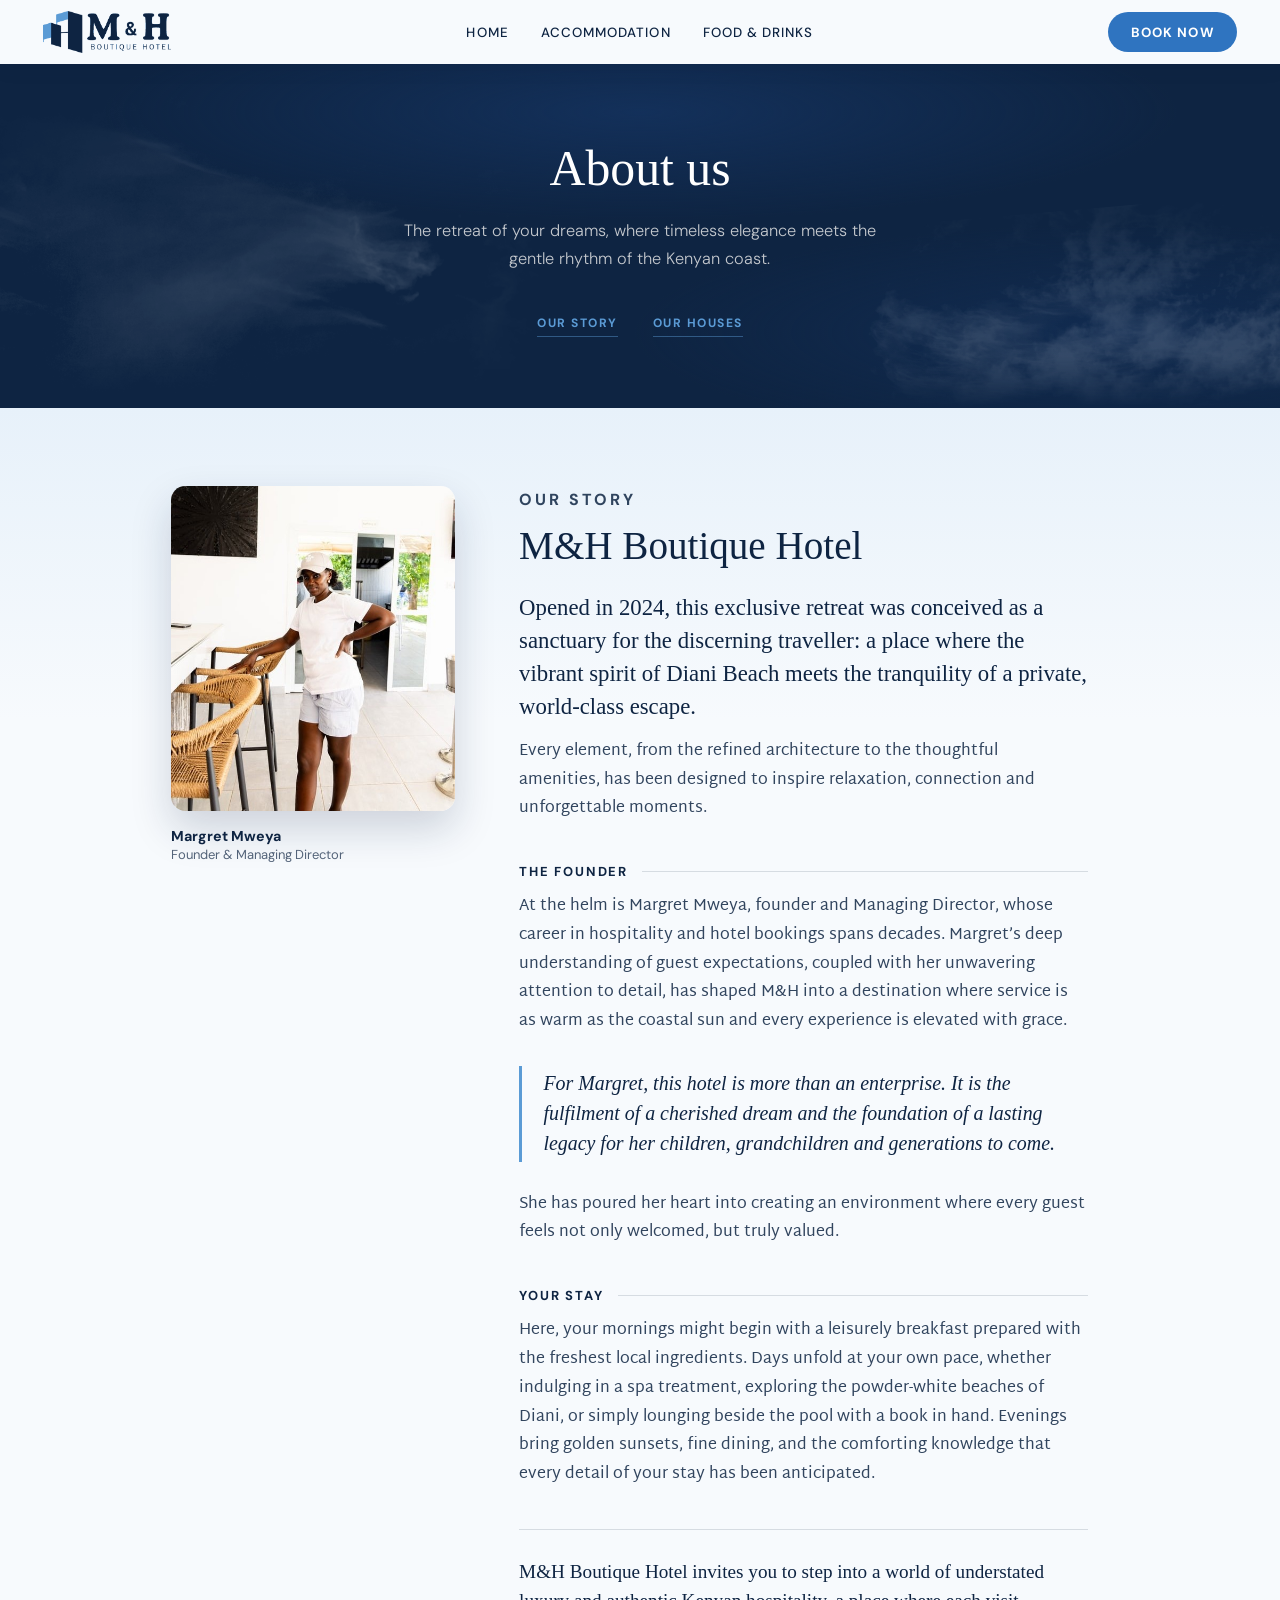
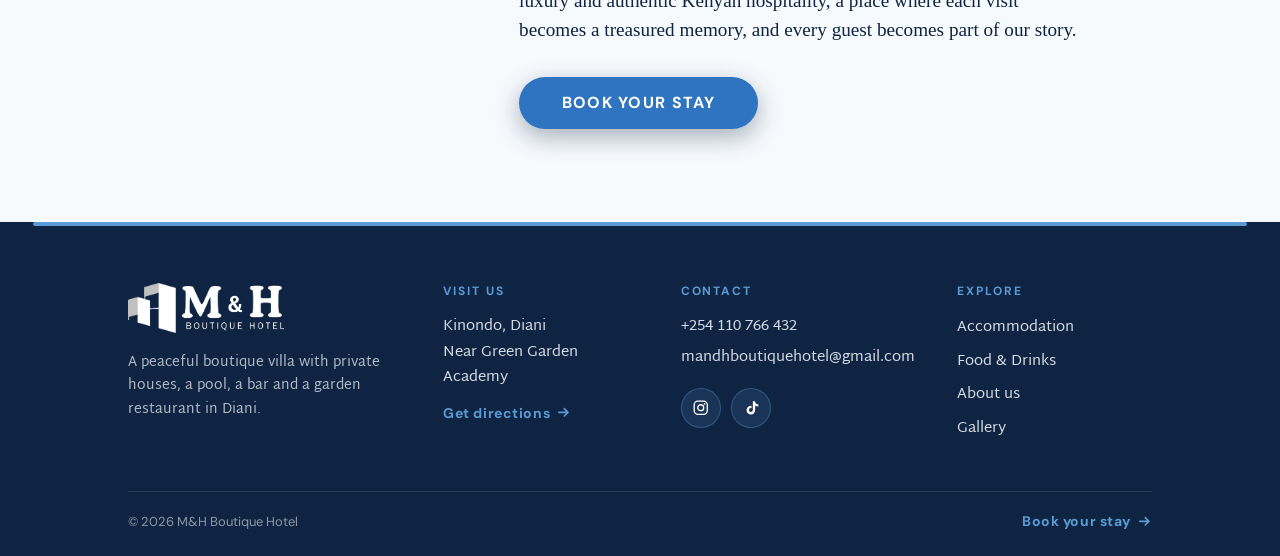
==== about-us.html @ 7dfe1527 "Directions: link to a coordinate route instead of the Google Maps listing The place link opened the " ====
<!doctype html>
<html lang="en">
<head>
  <meta charset="utf-8">
  <meta name="viewport" content="width=device-width, initial-scale=1">
  <title>About Us | M&amp;H BOUTIQUE HOTEL</title>
  <meta name="description" content="The story of M&H Boutique Hotel, Diani Beach, founded by Margret Mweya.">
  <link rel="icon" type="image/png" href="assets/images/logo.png">
  <link rel="preconnect" href="https://fonts.googleapis.com">
  <link rel="preconnect" href="https://fonts.gstatic.com" crossorigin>
  <link href="https://fonts.googleapis.com/css2?family=DM+Sans:wght@300;400;700&family=Martel+Sans:wght@200;300;400;600;700&family=Tinos:ital,wght@0,400;0,700;1,400&display=swap" rel="stylesheet">
  <link rel="stylesheet" href="css/style.css">
</head>
<body>
<header class="site-header">
  <a class="brand" href="index.html" aria-label="M&amp;H Boutique Hotel, home">
    <img class="logo-light" src="assets/images/logo-h.png" alt="" width="855" height="274">
    <img class="logo-dark" src="assets/images/logo-h-navy.png" alt="" width="855" height="274">
  </a>
  <nav class="nav" id="site-nav" aria-label="Main">
    <a href="index.html">Home</a>
    <a href="accommodation.html">Accommodation</a>
    <a href="food-drinks.html">Food &amp; Drinks</a>
    <a href="accommodation.html" class="nav-book">Book Now</a>
  </nav>
  <a href="accommodation.html" class="nav-cta">Book Now</a>
  <button class="nav-toggle" aria-label="Open menu" aria-controls="site-nav" aria-expanded="false"><span></span><span></span><span></span></button>
</header>
<main>

<section class="fd-intro sky-section about-intro" aria-labelledby="about-title">
  <div class="sky-layer" aria-hidden="true">
    <img class="cirrus cirrus--wisp" src="assets/images/cirrus-wisp.webp" alt="">
    <img class="cirrus cirrus--streaks" src="assets/images/cirrus-streaks.webp" alt="" loading="lazy">
  </div>
  <div class="fd-wrap">
    <h1 id="about-title">About us</h1>
    <p class="fd-lede">The retreat of your dreams, where timeless elegance meets the gentle rhythm of the Kenyan coast.</p>
    <nav class="fd-jump" aria-label="On this page">
      <a href="#story">Our story</a>
      <a href="accommodation.html">Our houses</a>
    </nav>
  </div>
</section>

<section class="about-story" id="story" aria-labelledby="story-heading">
  <div class="about-wrap">
    <figure class="about-founder">
      <img src="assets/images/margret-founder.jpg" alt="Margret Mweya, founder and Managing Director of M&amp;H Boutique Hotel" width="533" height="609" loading="lazy">
      <figcaption><strong>Margret Mweya</strong>Founder &amp; Managing Director</figcaption>
    </figure>

    <article class="about-text">
      <p class="about-eyebrow">Our story</p>
      <h2 id="story-heading">M&amp;H Boutique Hotel</h2>

      <p class="about-open">Opened in 2024, this exclusive retreat was conceived as a sanctuary for the discerning traveller:
      a place where the vibrant spirit of Diani Beach meets the tranquility of a private, world-class escape.</p>
      <p>Every element, from the refined architecture to the thoughtful amenities, has been designed to inspire
      relaxation, connection and unforgettable moments.</p>

      <h3>The founder</h3>
      <p>At the helm is Margret Mweya, founder and Managing Director, whose career in hospitality and hotel bookings
      spans decades. Margret’s deep understanding of guest expectations, coupled with her unwavering attention to
      detail, has shaped M&amp;H into a destination where service is as warm as the coastal sun and every experience
      is elevated with grace.</p>

      <blockquote class="about-quote">
        <p>For Margret, this hotel is more than an enterprise. It is the fulfilment of a cherished dream and the
        foundation of a lasting legacy for her children, grandchildren and generations to come.</p>
      </blockquote>
      <p>She has poured her heart into creating an environment where every guest feels not only welcomed, but truly valued.</p>

      <h3>Your stay</h3>
      <p>Here, your mornings might begin with a leisurely breakfast prepared with the freshest local ingredients.
      Days unfold at your own pace, whether indulging in a spa treatment, exploring the powder-white beaches of
      Diani, or simply lounging beside the pool with a book in hand. Evenings bring golden sunsets, fine dining, and
      the comforting knowledge that every detail of your stay has been anticipated.</p>

      <p class="about-close">M&amp;H Boutique Hotel invites you to step into a world of understated luxury and authentic
      Kenyan hospitality, a place where each visit becomes a treasured memory, and every guest becomes part of our story.</p>

      <a class="btn-cta about-cta" href="accommodation.html">Book your stay</a>
    </article>
  </div>
</section>
</main>
<footer class="site-footer">
  <div class="footer-rule"></div>
  <div class="footer-main">
    <div class="footer-brand">
      <a href="index.html" aria-label="M&amp;H Boutique Hotel, home"><img src="assets/images/logo-h.png" alt="M&amp;H Boutique Hotel" width="855" height="274" loading="lazy"></a>
      <p>A peaceful boutique villa with private houses, a pool, a bar and a garden restaurant in Diani.</p>
    </div>
    <div class="footer-col">
      <h4>Visit us</h4>
      <p>Kinondo, Diani<br>Near Green Garden Academy</p>
      <a class="footer-arrow" href="https://www.google.com/maps/dir/?api=1&amp;destination=-4.3723307,39.5253217" target="_blank" rel="noopener">Get directions <svg viewBox="0 0 16 16" aria-hidden="true"><path d="M3 8h10M9 4l4 4-4 4"/></svg></a>
    </div>
    <div class="footer-col">
      <h4>Contact</h4>
      <a class="footer-contact" href="tel:+254110766432">+254 110 766 432</a>
      <a class="footer-contact" href="mailto:mandhboutiquehotel@gmail.com">mandhboutiquehotel@gmail.com</a>
      <div class="footer-social">
        <a href="https://www.instagram.com/mandh_boutique_hotel/" target="_blank" rel="noopener" aria-label="M&amp;H Boutique Hotel on Instagram"><svg viewBox="0 0 24 24" aria-hidden="true"><rect x="3" y="3" width="18" height="18" rx="5.2" fill="none" stroke="currentColor" stroke-width="1.8"/><circle cx="12" cy="12" r="4.1" fill="none" stroke="currentColor" stroke-width="1.8"/><circle cx="17.3" cy="6.7" r="1.15" fill="currentColor"/></svg></a>
        <a href="https://www.tiktok.com/@mandhboutiquehotel" target="_blank" rel="noopener" aria-label="M&amp;H Boutique Hotel on TikTok"><svg viewBox="0 0 24 24" aria-hidden="true"><path fill="currentColor" d="M16.6 3h-3.1v12.2a2.7 2.7 0 1 1-2.7-2.7c.3 0 .6 0 .9.1V9.4a5.9 5.9 0 1 0 5 5.8V9a7.4 7.4 0 0 0 4.3 1.4V7.3A4.4 4.4 0 0 1 16.6 3z"/></svg></a>
      </div>
    </div>
    <nav class="footer-col" aria-label="Footer">
      <h4>Explore</h4>
      <ul class="footer-nav">
        <li><a href="accommodation.html">Accommodation</a></li>
        <li><a href="food-drinks.html">Food &amp; Drinks</a></li>
        <li><a href="about-us.html">About us</a></li>
        <li><a href="gallery.html">Gallery</a></li>
      </ul>
    </nav>
  </div>
  <div class="footer-bottom">
    <p>&copy; <span class="footer-year">2026</span> M&amp;H Boutique Hotel</p>
    <a class="footer-arrow" href="accommodation.html">Book your stay <svg viewBox="0 0 16 16" aria-hidden="true"><path d="M3 8h10M9 4l4 4-4 4"/></svg></a>
  </div>
</footer>
<script src="js/main.js"></script>
</body>
</html>
---- css/style.css ----
/* =========================================================
   M&H Boutique Hotel — rebuilt from the Canva website
   ---------------------------------------------------------
   Desktop sizing: the Canva site is designed on a 1440px-wide
   canvas and scales proportionally with the browser width.
   We reproduce that by setting 1rem = 1/90 of the viewport
   width (= 16px at 1440px), so every "rem" value below equals
   (Canva px / 16). On phones (< 768px) a stacked mobile layout
   takes over with a normal 16px base.
   ========================================================= */

:root {
  --navy: #0e2442;
  --nav: #0f233d;
  --blue: #004aad;
  --light: #ececec;
  --dark: #20252d;
  --btn: #1f4d9b;
  --panel: #133564;

  /* summer palette */
  --sky: #5B9BD5;       /* summer sky, sampled from the hero photo */
  --sky-deep: #2F74C0;  /* sky for buttons/active text (readable with white) */
  --cloud: #F7FAFD;     /* summer-cloud white */
  --sky-mist: #E7F1FA;  /* very light sky, joins banners to cloud sections */

  --header-h: 4.5rem;

  --serif: "Times New Roman", Tinos, Times, serif;
  --sans: "Martel Sans", "Segoe UI", Arial, sans-serif;
  --dm: "DM Sans", "Segoe UI", Arial, sans-serif;
}

html { font-size: calc(100vw / 90); scroll-behavior: smooth; }
@media (max-width: 767px) { html { font-size: 16px; } }

*, *::before, *::after { box-sizing: border-box; }
body {
  margin: 0;
  background: var(--navy);
  color: #fff;
  font-family: var(--sans);
  -webkit-font-smoothing: antialiased;
  overflow-x: hidden;
}
img { display: block; max-width: 100%; }
a { color: inherit; }
h1, h2, h3, h4, p { margin: 0; font-weight: inherit; }

.serif { font-family: var(--serif); }
.upper { text-transform: uppercase; }

.visually-hidden { position: absolute !important; width: 1px; height: 1px; overflow: hidden; clip: rect(0 0 0 0); white-space: nowrap; }

/* ---------- Header / navigation ----------
   Inner pages: cloud-white bar, navy text, sky-blue accents.
   Home (.overlay): transparent over the hero sky, turns
   cloud-white once the visitor scrolls (.scrolled, set in main.js). */
.site-header {
  position: fixed; inset: 0 0 auto 0; z-index: 50;
  height: var(--header-h);
  padding: 0 3rem;
  display: grid; grid-template-columns: 1fr auto 1fr; align-items: center;
  background: var(--cloud);
  color: var(--navy);
  box-shadow: 0 1px 0 rgba(14,36,66,.08), 0 6px 18px rgba(14,36,66,.06);
  transition: background-color .3s, box-shadow .3s, color .3s;
}
.brand { justify-self: start; display: block; height: 2.9rem; }
.brand img { height: 100%; width: auto; }
.brand .logo-light { display: none; }

.nav { display: flex; align-items: center; gap: 2.25rem; }
.nav a {
  position: relative;
  font-family: var(--dm);
  font-size: clamp(13px, .9375rem, 17px);
  font-weight: 500;
  letter-spacing: .08em;
  text-transform: uppercase;
  text-decoration: none;
  white-space: nowrap;
  color: inherit;
  padding: .5rem 0;
}
.nav a::after {
  content: ""; position: absolute; left: 0; right: 0; bottom: .2rem;
  height: 2px; border-radius: 2px; background: var(--sky);
  transform: scaleX(0); transition: transform .25s;
}
.nav a:hover::after, .nav a.active::after { transform: scaleX(1); }
.nav a.active { color: var(--sky-deep); }
.nav .nav-book { display: none; }

.nav-cta {
  justify-self: end;
  font-family: var(--dm);
  font-size: clamp(13px, .9375rem, 17px);
  font-weight: 700; letter-spacing: .08em; text-transform: uppercase;
  text-decoration: none; white-space: nowrap;
  color: #fff; background: var(--sky-deep);
  padding: .8rem 1.6rem; border-radius: 999px;
  transition: background-color .2s, transform .2s;
}
.nav-cta:hover, .nav-cta.active { background: var(--navy); }
.nav-cta:hover { transform: translateY(-1px); }
.nav-toggle { display: none; }

/* Home: transparent over the hero */
.site-header.overlay:not(.scrolled):not(.open) {
  background:
    radial-gradient(ellipse 22rem 6rem at 7rem 50%, rgba(14,36,66,.55), rgba(14,36,66,0) 75%),
    linear-gradient(to bottom, rgba(14,36,66,.6) 0%, rgba(14,36,66,.25) 70%, rgba(14,36,66,0) 100%);
  box-shadow: none; color: #fff;
}
.site-header.overlay:not(.scrolled):not(.open) .nav a { text-shadow: 0 1px 6px rgba(0,0,0,.35); }
.site-header.overlay:not(.scrolled):not(.open) .nav a.active { color: #fff; }
.site-header.overlay:not(.scrolled):not(.open) .nav a::after { background: #fff; }
/* white logo over the photo, navy logo once the bar turns cloud-white */
.site-header.overlay:not(.scrolled):not(.open) .brand .logo-light { display: block; filter: drop-shadow(0 1px 3px rgba(14,36,66,.55)) drop-shadow(0 0 10px rgba(14,36,66,.45)); }
.site-header.overlay:not(.scrolled):not(.open) .brand .logo-dark { display: none; }

main { padding-top: var(--header-h); }
.site-header.overlay ~ main { padding-top: 0; }

/* ---------- Shared building blocks ---------- */
.section { position: relative; overflow: hidden; background: var(--navy); }
.bg-photo {
  position: absolute !important; inset: 0;
  width: 100%; height: 100%;
  object-fit: cover;
  pointer-events: none;
}
/* Photo frame: the inner <img> is positioned in % so the crop/zoom matches Canva exactly */
.ph { position: relative; overflow: hidden; }
.ph > img, .ph > picture > img { position: absolute; max-width: none; }
.hero-video { display: none; }
.abs { position: absolute; }
.center-x { left: 50%; transform: translateX(-50%); }

.btn-outline {
  display: flex; align-items: center; justify-content: center;
  width: 13.92rem; height: 3.56rem;
  border: .25rem solid var(--light);
  font-family: var(--sans);
  font-size: 1.08rem;
  text-transform: uppercase;
  text-decoration: underline;
  color: #fff;
  background: transparent;
  cursor: pointer;
}
.btn-outline.soft { color: var(--light); }

.heading-xl { font-family: var(--serif); font-size: 4.5rem; line-height: 5.5rem; text-transform: uppercase; text-align: center; }

/* Inner-page title banner */
.page-banner { position: relative; overflow: hidden; background: var(--navy); text-align: center; }
.page-banner .bg-photo { z-index: 0; }
.page-banner > *:not(.bg-photo) { position: relative; z-index: 1; }
.page-banner h1 {
  font-family: var(--serif);
  font-size: 1.99rem; line-height: 2.44rem;
  text-transform: uppercase;
}
.page-banner p { font-family: var(--dm); font-size: 1.333rem; line-height: 1.94rem; }

/* ---------- Footer ---------- */
.site-footer { position: relative; background: var(--navy); color: var(--light); }
/* Reserve-your-spot CTA, joined to the top of the footer (home) */
.footer-cta { position: relative; overflow: hidden; text-align: center; padding: 6.5rem 1.5rem 5.5rem;
  background: radial-gradient(ellipse 60% 70% at 50% 40%, #13305a 0%, rgba(14,36,66,0) 70%), var(--navy); }
.footer-cta .cirrus--wisp { width: 42rem; right: -6rem; top: -2rem; opacity: .24; }
.footer-cta .cirrus--streaks { width: 56rem; left: -16rem; bottom: -8rem; opacity: .16; transform: scaleX(-1) rotate(4deg); }
.footer-cta-inner { max-width: 40rem; margin: 0 auto; }
.footer-cta-eyebrow {
  font-family: var(--dm); font-weight: 700; font-size: clamp(12px, .8rem, 14px);
  letter-spacing: .16em; text-transform: uppercase; color: var(--sky);
}
.footer-cta h2 {
  margin-top: .8rem; font-family: var(--serif); font-weight: 400;
  font-size: clamp(38px, 4.25rem, 72px); line-height: 1.05; color: #fff;
}
.footer-cta-lead {
  margin: 1.25rem auto 0; max-width: 32rem; font-family: var(--serif);
  font-size: clamp(17px, 1.25rem, 22px); line-height: 1.55; color: rgba(247,250,253,.85); text-wrap: balance;
}
.footer-cta-btn {
  display: inline-block; margin-top: 2.25rem;
  font-family: var(--dm); font-weight: 700; font-size: clamp(14px, .95rem, 17px); letter-spacing: .1em;
  text-transform: uppercase; text-decoration: none; color: #fff; background: var(--sky-deep);
  padding: 1.1rem 2.75rem; border-radius: 999px;
  box-shadow: 0 10px 28px rgba(47,116,192,.35);
  transition: background-color .2s, transform .2s, box-shadow .2s;
}
.footer-cta-btn:hover { background: var(--sky); transform: translateY(-2px); box-shadow: 0 14px 34px rgba(91,155,213,.4); }
.footer-cta-btn:focus-visible { outline: 2px solid #fff; outline-offset: 3px; }
.footer-cta-perks {
  margin-top: 1.5rem; font-family: var(--dm); font-size: clamp(12px, .82rem, 15px); letter-spacing: .06em;
  color: rgba(247,250,253,.65); text-wrap: balance;
}
.footer-cta-perks span { margin: 0 .4em; color: var(--sky); }
.footer-rule {
  height: .3rem; border-radius: .3rem; background: var(--sky);
  margin: 0 2.31rem;
}
.footer-main {
  display: grid; grid-template-columns: 1.4fr 1fr 1.15fr 1fr; gap: 3rem;
  width: 72rem; max-width: calc(100% - 3rem); margin: 0 auto; padding: 4rem 0 3.5rem;
}
.footer-brand img { width: clamp(140px, 11rem, 190px); height: auto; }
.footer-brand p { margin-top: 1.25rem; max-width: max(18rem, 260px); font-size: clamp(14px, .98rem, 17px); line-height: 1.7; color: rgba(247,250,253,.7); }
.footer-col h4 {
  font-family: var(--dm); font-weight: 700; font-size: clamp(12px, .78rem, 14px);
  letter-spacing: .16em; text-transform: uppercase; color: var(--sky); margin-bottom: 1.1rem;
}
.footer-col p { font-size: clamp(15px, 1rem, 17px); line-height: 1.7; color: rgba(247,250,253,.85); }
.footer-contact {
  display: block; width: max-content; max-width: 100%; overflow-wrap: anywhere;
  font-size: clamp(15px, 1rem, 17px); line-height: 1.7; color: rgba(247,250,253,.85); text-decoration: none;
}
.footer-contact + .footer-contact { margin-top: .35rem; }
.footer-social { display: flex; gap: .75rem; margin-top: 1.25rem; }
.footer-social a {
  display: grid; place-items: center; width: clamp(40px, 2.6rem, 46px); height: clamp(40px, 2.6rem, 46px);
  border-radius: 50%; color: #fff; background: rgba(91,155,213,.14); border: 1px solid rgba(91,155,213,.35);
  transition: background-color .2s, border-color .2s, transform .2s;
}
.footer-social a:hover { background: var(--sky-deep); border-color: var(--sky-deep); transform: translateY(-2px); }
.footer-social a:focus-visible { outline: 2px solid var(--sky); outline-offset: 3px; }
.footer-social svg { width: 46%; height: 46%; }
.footer-nav { list-style: none; margin: 0; padding: 0; }
.footer-nav li + li { margin-top: .45rem; }
.footer-nav a, .footer-contact { transition: color .2s; }
.footer-nav a { font-size: clamp(15px, 1rem, 17px); color: rgba(247,250,253,.85); text-decoration: none; }
.footer-nav a:hover, .footer-contact:hover { color: #fff; text-decoration: underline; text-decoration-color: var(--sky); text-underline-offset: 4px; }
.footer-arrow {
  white-space: nowrap;
  display: inline-flex; align-items: center; gap: .45rem; margin-top: .9rem;
  font-family: var(--dm); font-weight: 700; font-size: clamp(14px, .9rem, 16px); letter-spacing: .04em;
  color: var(--sky); text-decoration: none; transition: color .2s;
}
.footer-arrow svg { width: 1.05em; height: 1.05em; fill: none; stroke: currentColor; stroke-width: 1.8; stroke-linecap: round; stroke-linejoin: round; transition: transform .2s; }
.footer-arrow:hover { color: #fff; }
.footer-arrow:hover svg { transform: translateX(3px); }
.footer-bottom {
  display: flex; align-items: center; justify-content: space-between; gap: 1rem; flex-wrap: wrap;
  width: 72rem; max-width: calc(100% - 3rem); margin: 0 auto; padding: 1.4rem 0 1.8rem;
  border-top: 1px solid rgba(247,250,253,.1);
}
.footer-bottom p { font-family: var(--dm); font-size: clamp(13px, .85rem, 15px); color: rgba(247,250,253,.55); }
.footer-bottom .footer-arrow { margin-top: 0; }

/* =========================================================
   HOME
   ========================================================= */
.hero { height: 48rem; }
.site-header.overlay ~ main .hero { height: calc(48rem + var(--header-h)); }
.site-header.overlay ~ main .hero .bg-photo img { object-fit: cover; }

/* The main call to action: same sky pill as the navbar button, larger */
.btn-cta {
  display: inline-flex; align-items: center; justify-content: center;
  font-family: var(--dm); font-weight: 700; letter-spacing: .08em; text-transform: uppercase;
  font-size: clamp(14px, 1.125rem, 20px);
  padding: 1.1rem 3rem; border-radius: 999px;
  color: #fff; background: var(--sky-deep); text-decoration: none; white-space: nowrap;
  box-shadow: 0 8px 24px rgba(14,36,66,.35);
  transition: background-color .2s, transform .2s;
}
.btn-cta:hover { background: var(--navy); box-shadow: 0 10px 28px rgba(14,36,66,.45); }
.hero .btn-cta { top: calc(39.625rem + var(--header-h)); z-index: 1; }

/* Soft fade at the bottom of the hero into the story section */
.site-header.overlay ~ main .hero::after {
  content: ""; position: absolute; left: 0; right: 0; bottom: 0; height: 5rem; z-index: 0; pointer-events: none;
  background: linear-gradient(to bottom, rgba(231,241,250,0), var(--sky-mist));
}

/* Hero motion: the photo slowly settles into focus, then the Book Now button rises in.
   Uses the standalone scale/translate properties so the button's centring transform is untouched. */
.hero .bg-photo img {
  transform-origin: 50% 55%;
  animation: hero-settle 9s cubic-bezier(.22,.61,.36,1) both;
  will-change: scale;
}
.hero .btn-cta { animation: hero-rise .9s cubic-bezier(.22,.61,.36,1) .6s both; }
@keyframes hero-settle { from { scale: 1.08; } to { scale: 1; } }
@keyframes hero-rise   { from { opacity: 0; translate: 0 14px; } to { opacity: 1; translate: 0 0; } }
@media (prefers-reduced-motion: reduce) {
  .hero .bg-photo img, .hero .btn-cta { animation: none; }
}

/* ---------- Home: our story (Margret) ---------- */
.story {
  padding: 4.5rem 0 6rem;
  background: linear-gradient(to bottom, var(--sky-mist) 0, var(--cloud) 22rem);
  color: var(--navy);
}
.story-wrap {
  width: 72rem; margin: 0 auto;
  display: grid; grid-template-columns: 1fr 2fr; column-gap: 4rem; align-items: stretch;
}
.story-photo { margin: 0; display: flex; flex-direction: column; }
.story-photo img {
  flex: 1; min-height: 24rem; width: 100%; height: 100%; object-fit: cover; object-position: 50% 100%;
  border-radius: 1rem; box-shadow: 0 18px 40px rgba(14,36,66,.18);
}
.story-photo figcaption {
  margin-top: 1rem; font-family: var(--dm); font-size: clamp(13px, .9rem, 16px);
  line-height: 1.4; color: rgba(14,36,66,.7);
}
.story-photo figcaption strong { display: block; color: var(--navy); font-size: 1.1em; font-weight: 700; }

.story-text { align-self: center; padding: 1rem 0; }
.story h2 {
  font-family: var(--dm); font-weight: 700; font-size: clamp(12px, .8rem, 14px);
  letter-spacing: .18em; text-transform: uppercase; color: var(--sky-deep);
  margin-bottom: 1rem;
}
.story-text p {
  max-width: 52rem; text-wrap: pretty;
  font-size: clamp(16px, 1.15rem, 20px); line-height: 1.75; font-weight: 400; color: rgba(14,36,66,.85);
}
.story-text p + p { margin-top: .9rem; }
.story-text .story-open {
  max-width: none; margin-bottom: 1.75rem;
  font-family: var(--serif); font-size: clamp(22px, 2.1rem, 36px); line-height: 1.3; color: var(--navy);
}
.story-link {
  display: inline-block; margin-top: 1.75rem;
  font-family: var(--dm); font-weight: 700; font-size: clamp(13px, .9rem, 16px);
  letter-spacing: .08em; text-transform: uppercase; text-decoration: none; color: var(--sky-deep);
  border-bottom: 2px solid rgba(47,116,192,.3); padding-bottom: .2rem; transition: border-color .2s, color .2s;
}
.story-link:hover { color: var(--navy); border-color: var(--navy); }

/* Tablets and small laptops: the bar switches to the hamburger menu */
@media (max-width: 1099px) {
  :root { --header-h: 60px; }
  .site-header { padding: 0 20px; grid-template-columns: 1fr auto; }
  .brand { height: 40px; }
  .nav-cta { display: none; }
  .nav-toggle {
    display: flex; flex-direction: column; justify-content: center; gap: 5px;
    width: 44px; height: 44px; padding: 0 10px; margin-right: -10px;
    background: none; border: 0; cursor: pointer; color: inherit;
  }
  .nav-toggle span { display: block; height: 2px; border-radius: 2px; background: currentColor; transition: transform .25s, opacity .2s; }
  .site-header.open .nav-toggle span:nth-child(1) { transform: translateY(7px) rotate(45deg); }
  .site-header.open .nav-toggle span:nth-child(2) { opacity: 0; }
  .site-header.open .nav-toggle span:nth-child(3) { transform: translateY(-7px) rotate(-45deg); }
  .nav {
    display: none; position: absolute; top: var(--header-h); left: 0; right: 0;
    height: calc(100vh - var(--header-h)); height: calc(100dvh - var(--header-h));
    flex-direction: column; justify-content: flex-start; gap: 0;
    padding: 24px 20px 32px; background: var(--cloud); overflow-y: auto;
    border-top: 1px solid rgba(14,36,66,.08);
  }
  .site-header.open .nav { display: flex; }
  .nav a { font-size: 17px; width: 100%; text-align: center; padding: 14px 0; border-bottom: 1px solid rgba(14,36,66,.08); }
  .nav a::after { display: none; }
  .nav .nav-book {
    display: block; width: auto; margin-top: 24px; padding: 14px 40px; border: 0;
    border-radius: 999px; background: var(--sky-deep); color: #fff; font-weight: 700;
  }
  .nav .nav-book.active { background: var(--navy); color: #fff; }
}

/* ---------- Navy "night sky" sections: faint real cirrus (cut from summer_sky.jpg) ----------
   Used on Accommodation, Food & Drinks and What our guests say. Each section places the
   two patches differently so the sky never looks repeated. */
.sky-layer {
  position: absolute; inset: 0; pointer-events: none; overflow: hidden;
  /* clouds dissolve before the section edge, so they never stop in a hard line */
  -webkit-mask-image: linear-gradient(to bottom, transparent 0, #000 12%, #000 85%, transparent 100%);
          mask-image: linear-gradient(to bottom, transparent 0, #000 12%, #000 85%, transparent 100%);
}
.sky-section > :not(.sky-layer) { position: relative; z-index: 1; }
.cirrus { position: absolute; max-width: none; height: auto; user-select: none; }

.acc { background: radial-gradient(ellipse 60% 50% at 22% 18%, #13305a 0%, rgba(14,36,66,0) 70%), radial-gradient(ellipse 55% 45% at 85% 90%, #112b50 0%, rgba(14,36,66,0) 70%), var(--navy); }
.acc .cirrus--wisp { width: 46rem; left: -10rem; top: -1rem; opacity: .24; transform: scaleX(-1) rotate(3deg); }
.acc .cirrus--streaks { width: 60rem; right: -16rem; bottom: -6rem; opacity: .16; transform: scaleX(-1) rotate(-3deg); }

.barfood { background: radial-gradient(ellipse 55% 45% at 78% 12%, #13305a 0%, rgba(14,36,66,0) 70%), radial-gradient(ellipse 60% 45% at 15% 62%, #112b50 0%, rgba(14,36,66,0) 70%), var(--navy); }
.barfood .cirrus--wisp { width: 40rem; right: -6rem; top: 0; opacity: .26; transform: rotate(-2deg); }
.barfood .cirrus--streaks { width: 58rem; left: -18rem; top: 46%; opacity: .15; transform: rotate(-6deg); }

.guests { background: radial-gradient(ellipse 70% 60% at 50% 45%, #13305a 0%, var(--navy) 70%); }
.guests .cirrus--streaks { width: 62rem; left: -12rem; bottom: -4rem; opacity: .2; transform: rotate(-4deg); }
.guests .cirrus--wisp { width: 44rem; right: -8rem; top: 1.5rem; opacity: .28; }

/* Small uppercase tag above a dark-section heading (same style as "Book direct" / "Good to know") */
.section-eyebrow {
  font-family: var(--dm); font-weight: 700; font-size: clamp(12px, .8rem, 14px);
  letter-spacing: .16em; text-transform: uppercase; color: var(--sky);
}
.section-eyebrow + h2 { margin-top: .8rem; }

/* ---------- Home: accommodation (studios feature + 3 houses) ---------- */
.acc { color: #fff; padding: 5.5rem 0 6rem; }
.acc-wrap { width: 80rem; margin: 0 auto; }
.acc-head { text-align: center; margin-bottom: 3.25rem; }
.acc-head h2 {
  font-family: var(--serif); font-weight: 400; font-size: clamp(34px, 3.5rem, 60px); line-height: 1.1; color: #fff;
}
.acc-lead {
  margin-top: .9rem; font-family: var(--serif); font-size: clamp(18px, 1.5rem, 26px); line-height: 1.35;
  color: rgba(247,250,253,.92); text-wrap: balance;
}
.acc-perks {
  margin-top: .8rem; font-family: var(--dm); font-size: clamp(13px, .85rem, 15px); letter-spacing: .06em;
  color: rgba(247,250,253,.7); text-wrap: balance;
}
.acc-perks span { margin: 0 .35em; color: var(--sky); }

.acc-grid { display: grid; grid-template-columns: repeat(3, 1fr); gap: 2rem; }
.acc-card {
  display: flex; flex-direction: column; overflow: hidden;
  border-radius: 1rem; background: rgba(247,250,253,.05);
  border: 1px solid rgba(247,250,253,.12);
  color: #fff; text-decoration: none;
  transition: border-color .25s, transform .25s, background-color .25s;
}
.acc-card:hover, .acc-card:focus-visible { border-color: var(--sky); background: rgba(247,250,253,.08); transform: translateY(-3px); }
.acc-photo { overflow: hidden; aspect-ratio: 4 / 3; }
.acc-photo img { width: 100%; height: 100%; object-fit: cover; transition: transform .6s ease; }
.acc-card:hover .acc-photo img { transform: scale(1.04); }
.acc-body { flex: 1; display: flex; flex-direction: column; padding: 1.5rem 1.6rem 1.6rem; }
.acc-beds { display: flex; gap: .4rem; margin-bottom: .9rem; }
.acc-beds svg { width: 1.75rem; height: 1.3rem; fill: none; stroke: var(--sky); stroke-width: 1.6; }
.acc-body h3 {
  font-family: var(--serif); font-weight: 400; font-size: clamp(22px, 1.75rem, 30px); line-height: 1.2; color: #fff;
}
.acc-info {
  flex: 1; margin-top: .6rem; font-family: var(--dm); font-size: clamp(14px, .95rem, 17px); line-height: 1.6;
  color: rgba(247,250,253,.78); text-wrap: pretty;
}
.acc-price { margin-top: 1.1rem; font-family: var(--dm); font-size: clamp(13px, .85rem, 15px); color: rgba(247,250,253,.7); }
.acc-price strong { font-size: 1.35em; color: #fff; font-weight: 700; }
.acc-more {
  display: inline-flex; align-items: center; gap: .45rem; margin-top: 1rem;
  font-family: var(--dm); font-weight: 700; font-size: clamp(12px, .8rem, 14px);
  letter-spacing: .08em; text-transform: uppercase; color: var(--sky);
}
.acc-more svg { width: 1rem; height: 1rem; fill: none; stroke: currentColor; stroke-width: 1.8; stroke-linecap: round; stroke-linejoin: round; transition: transform .25s; }
.acc-card:hover .acc-more svg { transform: translateX(3px); }

/* Studios: one wide feature card across the top */
.acc-card--wide { grid-column: 1 / -1; flex-direction: row; }
.acc-card--wide .acc-photo { flex: 0 0 62%; aspect-ratio: auto; min-height: 28rem; }
.acc-card--wide .acc-body { justify-content: center; padding: 2.5rem 3rem; }
.acc-card--wide h3 { font-size: clamp(28px, 2.5rem, 44px); }
.acc-card--wide .acc-info { flex: none; font-size: clamp(15px, 1.05rem, 19px); }

@media (min-width: 768px) and (max-width: 1099px) {
  .acc-wrap { width: 88%; }
  .acc-grid { gap: 1.25rem; }
  .acc-body { padding: 1.1rem 1.1rem 1.25rem; }
  .bf-row { gap: 3rem; }
  .quote-cards { grid-template-columns: 1fr; max-width: 36rem; margin: 0 auto; }
  .footer-main { grid-template-columns: 1fr 1fr; }
}

/* ---------- Home: life at M&H (amenities) ----------
   A light "cloud" breather between the two navy sections, same palette as Our Story */
.amenities {
  background: linear-gradient(to bottom, var(--sky-mist), var(--cloud) 60%);
  color: var(--navy); padding: 6.5rem 0 7rem;
}
.amenities-wrap { width: 66rem; max-width: calc(100% - 3rem); margin: 0 auto; }
.amenities-head { text-align: center; max-width: 40rem; margin: 0 auto 4rem; }
.amenities-head .section-eyebrow { color: var(--sky-deep); }
.amenities-head h2 { font-family: var(--serif); font-weight: 400; font-size: clamp(32px, 3rem, 52px); line-height: 1.1; }
.amenities-head p:not(.section-eyebrow) {
  margin-top: 1.25rem; text-wrap: pretty;
  font-size: clamp(16px, 1.1rem, 19px); line-height: 1.75; color: rgba(14,36,66,.8);
}
.amenities-grid {
  list-style: none; margin: 0; padding: 0;
  display: grid; grid-template-columns: repeat(3, 1fr); gap: 1.5rem;
}
.amenities-grid li {
  padding: 1.75rem 1.75rem 1.9rem; border-radius: .9rem;
  background: #fff; border: 1px solid rgba(14,36,66,.07);
  box-shadow: 0 10px 30px rgba(14,36,66,.06);
}
.amenities-grid svg {
  width: 2rem; height: 2rem; fill: none; stroke: var(--sky-deep); stroke-width: 1.5;
  stroke-linecap: round; stroke-linejoin: round;
}
.amenities-grid h3 { margin-top: 1rem; font-family: var(--serif); font-weight: 400; font-size: clamp(20px, 1.4rem, 24px); line-height: 1.25; color: var(--navy); }
.amenities-grid p { margin-top: .4rem; font-family: var(--dm); font-size: clamp(14px, .95rem, 17px); line-height: 1.55; color: rgba(14,36,66,.7); }

/* ---------- Home: food & drinks (two airy alternating rows) ---------- */
.barfood { color: #fff; padding: 7rem 0 8rem; }
.barfood-wrap { width: 72rem; max-width: calc(100% - 3rem); margin: 0 auto; }
.barfood-head { text-align: center; margin-bottom: 5rem; }
.barfood-head h2 {
  font-family: var(--serif); font-weight: 400; font-size: clamp(34px, 3.5rem, 60px); line-height: 1.1; color: #fff;
}
.bf-row { display: grid; grid-template-columns: 1.1fr 1fr; align-items: center; gap: 5.5rem; }
.bf-row + .bf-row { margin-top: 6.5rem; }
.bf-row--flip .bf-photo { order: 2; }
.bf-photo { aspect-ratio: 4 / 3; border-radius: .75rem; overflow: hidden; box-shadow: 0 24px 50px rgba(0,0,0,.28); }
.bf-photo img { width: 100%; height: 100%; object-fit: cover; display: block; }
.bf-text { max-width: 28rem; }
.bf-row--flip .bf-text { justify-self: end; }
.bf-text h3 {
  font-family: var(--serif); font-weight: 400; font-size: clamp(24px, 2rem, 36px); line-height: 1.2; color: #fff;
  padding-bottom: 1.1rem; margin-bottom: 1.4rem; border-bottom: 2px solid var(--sky);
  display: inline-block;
}
.bf-text p { font-size: 1.15rem; line-height: 2rem; font-weight: 300; color: rgba(236,236,236,.88); }

/* ---------- Home: what our guests say (matches Accommodation / Food & Drinks) ---------- */
.guests { color: #fff; padding: 6.5rem 0 7rem; }
/* divider: same sky line as under "The bar" / "The garden restaurant" */
.guests::before {
  content: ""; position: absolute; top: 0; left: 0; right: 0;
  height: 2px; background: var(--sky);
}
.guests-wrap { width: 62rem; max-width: calc(100% - 3rem); margin: 0 auto; }
.guests-head { text-align: center; margin-bottom: 4rem; }
.guests-sub {
  margin-top: .9rem; font-family: var(--dm); font-size: clamp(13px, .85rem, 15px); letter-spacing: .06em;
  color: rgba(247,250,253,.7);
}
.guests-head h2 {
  font-family: var(--serif); font-weight: 400; font-size: clamp(34px, 3.5rem, 60px); line-height: 1.1; color: #fff;
}
.quote-cards { display: grid; grid-template-columns: repeat(2, 1fr); gap: 2.25rem; align-items: stretch; }
.quote-card {
  position: relative; display: flex; flex-direction: column;
  margin: 0; padding: 3.75rem 2.5rem 2.25rem; border-radius: .9rem;
  background: rgba(247,250,253,.04); border: 1px solid rgba(91,155,213,.28);
}
.quote-card::before {
  content: "\201C"; position: absolute; top: 1.1rem; left: 2.3rem;
  font-family: var(--serif); font-size: 3.5rem; line-height: 1; color: var(--sky);
}
.quote-card blockquote {
  margin: 0; flex: 1; font-family: var(--serif); font-size: clamp(18px, 1.3rem, 23px); line-height: 1.6;
  color: rgba(247,250,253,.92);
}
.quote-card--short blockquote {
  display: flex; align-items: center; font-size: clamp(22px, 1.85rem, 32px); line-height: 1.4; color: #fff;
}
.quote-card blockquote p + p { margin-top: .9rem; }
.trip-tags {
  position: absolute; top: 1.6rem; right: 2.5rem;
  font-family: var(--dm); font-size: clamp(11px, .72rem, 13px); letter-spacing: .1em; text-transform: uppercase;
  color: rgba(247,250,253,.6);
}
.trip-tags span { margin: 0 .3em; color: var(--sky); }
.reviewer {
  display: flex; align-items: center; gap: .9rem;
  margin-top: 2rem; padding-top: 1.4rem; border-top: 1px solid rgba(247,250,253,.12);
}
.reviewer img { width: 3rem; height: 3rem; border-radius: 50%; flex: none; box-shadow: 0 0 0 2px rgba(91,155,213,.45); }
.reviewer > span { display: flex; flex-direction: column; }
.stars { margin-right: .5em; font-size: 1.05em; letter-spacing: .08em; color: #F4B400; }
.quote-card .who {
  font-family: var(--dm); font-weight: 700; font-size: .95rem; letter-spacing: .02em; color: #fff;
}
.quote-card .from {
  margin-top: .3rem; font-family: var(--dm); font-size: clamp(12px, .78rem, 14px);
  letter-spacing: .1em; text-transform: uppercase; color: var(--sky);
}
.guests .read-more, .barfood .read-more {
  display: flex; align-items: center; justify-content: center; gap: .45rem; width: max-content; margin: 3rem auto 0;
  font-family: var(--dm); font-weight: 700; font-size: clamp(13px, .9rem, 16px); letter-spacing: .08em;
  text-transform: uppercase; text-decoration: none; color: var(--sky);
}
.guests .read-more svg, .barfood .read-more svg { width: 1rem; height: 1rem; fill: none; stroke: currentColor; stroke-width: 1.8; stroke-linecap: round; stroke-linejoin: round; transition: transform .2s; }
.guests .read-more:hover, .barfood .read-more:hover { color: #fff; }
.guests .read-more:hover svg, .barfood .read-more:hover svg { transform: translateX(3px); }

/* ---------- Home: FAQ (one answer open at a time) ---------- */
.faq { background: linear-gradient(to bottom, var(--sky-mist), var(--cloud)); color: var(--navy); padding: 6.5rem 0 7rem; }
.faq-wrap { width: 50rem; max-width: calc(100% - 3rem); margin: 0 auto; }
.faq-head { text-align: center; margin-bottom: 3.5rem; }
.faq-eyebrow {
  font-family: var(--dm); font-weight: 700; font-size: clamp(12px, .8rem, 14px);
  letter-spacing: .14em; text-transform: uppercase; color: var(--sky-deep);
}
.faq-head h2 {
  margin-top: .7rem; font-family: var(--serif); font-weight: 400;
  font-size: clamp(30px, 3rem, 52px); line-height: 1.15; color: var(--navy);
}
.faq-list { display: flex; flex-direction: column; gap: 1rem; }
.faq-item {
  background: #fff; border-radius: .9rem; border: 1px solid rgba(14,36,66,.08);
  box-shadow: 0 6px 20px rgba(14,36,66,.06); transition: box-shadow .25s, border-color .25s;
}
.faq-item.open { border-color: rgba(47,116,192,.35); box-shadow: 0 14px 34px rgba(14,36,66,.12); }
.faq-q {
  width: 100%; display: flex; align-items: center; justify-content: space-between; gap: 1.5rem;
  padding: 1.5rem 1.75rem; background: none; border: 0; cursor: pointer; text-align: left;
  font-family: var(--serif); font-size: clamp(18px, 1.3rem, 23px); line-height: 1.35; color: var(--navy);
}
.faq-q:hover { color: var(--sky-deep); }
.faq-q:focus-visible { outline: 2px solid var(--sky-deep); outline-offset: -2px; border-radius: .9rem; }
.faq-icon {
  position: relative; flex: none; width: 2.1rem; height: 2.1rem; border-radius: 50%;
  background: var(--sky-mist); transition: background-color .25s, transform .3s;
}
.faq-icon::before, .faq-icon::after {
  content: ""; position: absolute; left: 50%; top: 50%; width: .8rem; height: 2px; border-radius: 2px;
  background: var(--sky-deep); transform: translate(-50%, -50%); transition: transform .3s, background-color .25s;
}
.faq-icon::after { transform: translate(-50%, -50%) rotate(90deg); }
.faq-item.open .faq-icon { background: var(--sky-deep); transform: rotate(180deg); }
.faq-item.open .faq-icon::before, .faq-item.open .faq-icon::after { background: #fff; }
.faq-item.open .faq-icon::after { transform: translate(-50%, -50%) rotate(0deg); }
.faq-a { display: grid; grid-template-rows: 0fr; transition: grid-template-rows .35s ease; }
.faq-item.open .faq-a { grid-template-rows: 1fr; }
.faq-a-inner { overflow: hidden; padding: 0 1.75rem; visibility: hidden; transition: visibility 0s .35s; }
.faq-item.open .faq-a-inner { visibility: visible; transition: visibility 0s; }
.faq-a-inner > :first-child { border-top: 1px solid rgba(14,36,66,.08); padding-top: 1.25rem; }
.faq-a-inner > :last-child { margin-bottom: 1.6rem; }
.faq-a p { font-size: 1.05rem; line-height: 1.8rem; color: rgba(14,36,66,.8); }
.faq-prices { list-style: none; margin: .75rem 0 0; padding: 0; }
.faq-prices li {
  display: flex; justify-content: space-between; gap: 1rem; padding: .6rem 0;
  border-bottom: 1px dashed rgba(14,36,66,.12); font-size: 1.02rem; color: rgba(14,36,66,.85);
}
.faq-prices strong { font-family: var(--dm); color: var(--sky-deep); white-space: nowrap; }
.faq-prices strong::after { content: " / night"; font-weight: 400; font-size: .85em; color: rgba(14,36,66,.55); }
.faq-acts { list-style: none; margin: .75rem 0 0; padding: 0; }
.faq-acts li {
  display: grid; grid-template-columns: 9rem 1fr; gap: 1rem; padding: .65rem 0;
  border-bottom: 1px dashed rgba(14,36,66,.12); font-size: 1.02rem; line-height: 1.55; color: rgba(14,36,66,.85);
}
.faq-acts span {
  font-family: var(--dm); font-weight: 700; font-size: clamp(11px, .75rem, 13px); letter-spacing: .1em;
  text-transform: uppercase; color: var(--sky-deep); padding-top: .2em;
}
@media (max-width: 767px) { .faq-acts li { grid-template-columns: 1fr; gap: .2rem; } }
.faq-link {
  display: inline-flex; align-items: center; gap: .45rem; margin-top: 1rem;
  font-family: var(--dm); font-weight: 700; font-size: .95rem; color: var(--sky-deep); text-decoration: none;
}
.faq-link svg { width: 1rem; height: 1rem; fill: none; stroke: currentColor; stroke-width: 1.8; stroke-linecap: round; stroke-linejoin: round; transition: transform .2s; }
.faq-link:hover { color: var(--navy); }
.faq-link:hover svg { transform: translateX(3px); }
@media (prefers-reduced-motion: reduce) {
  .faq-a, .faq-icon, .faq-icon::before, .faq-icon::after { transition: none; }
}

/* =========================================================
   ACCOMMODATION
   ========================================================= */
.acc-banner { height: 13.125rem; }
.acc-banner h1 { padding-top: 3.44rem; font-size: 4.5rem; line-height: 5.5rem; }
.acc-banner p {
  margin-top: -.5rem;
  font-family: var(--serif); font-size: 1.25rem; line-height: 1.44rem;
  letter-spacing: -.045rem; text-transform: uppercase; color: var(--light);
}
.room { height: 48rem; }
.room.first { height: 48.31rem; }
.room .bg-photo { opacity: .26; }
.room h2 { top: 3.5rem; width: 100%; font-weight: 400; }
.room .photos { top: 10rem; left: 0; right: 0; display: flex; justify-content: center; gap: 1.5625rem; }
.room .photos .ph { width: 18.75rem; height: 18.75rem; }
.room p {
  top: 30.69rem; width: 61rem;
  font-size: 1.194rem; line-height: 1.75rem; font-weight: 200;
  color: var(--light); text-align: center;
}
.room .btn-outline { top: 39.625rem; }

/* =========================================================
   SERVICES & ACTIVITIES / FOOD & DRINKS (image + text rows)
   ========================================================= */
.svc-banner { height: 11.625rem; padding-top: 3.8rem; }
.svc-banner .bg-photo { opacity: .23; }
.food-banner { height: 9.375rem; padding-top: 2.69rem; }
.food-banner .bg-photo { opacity: .49; }

.rows { padding: 4.25rem 0 6.8rem; }
.row { display: flex; align-items: flex-start; padding-left: 7.125rem; }
.row + .row { margin-top: 1.25rem; }
.row > .ph { flex: none; width: 23.94rem; }
.row .text { margin-left: 1.25rem; width: 50.06rem; }
.row h2 { font-family: var(--serif); font-size: 1.99rem; line-height: 2.44rem; text-transform: uppercase; }
.row p { font-size: .98rem; line-height: 1.44rem; font-weight: 200; color: var(--light); }
.svc .row:first-child h2 { margin: .5rem 0 1.75rem; }
.svc .row:nth-child(2) h2 { margin: .56rem 0 .3rem; }
.svc .row:first-child > .ph { height: 18.5rem; }
.svc .row:nth-child(2) > .ph { height: 19.75rem; }

.food .row { padding-left: 7.125rem; }
.food .row > .ph { width: 25.19rem; }
.food .row .text { margin-left: .5rem; padding-top: 0; }
.food .row:first-child > .ph { height: 18.25rem; margin-top: .19rem; }
.food .row:nth-child(2) { margin-top: 1.5rem; }
.food .row:nth-child(2) > .ph { height: 18.56rem; }
.food .btn-outline { margin: .95rem 0 0 15.06rem; }
.food .row:nth-child(2) .btn-outline { margin-top: 1.3rem; }
.food .rows { padding: 4.6rem 0 4.6rem; }

/* =========================================================
   ABOUT
   ========================================================= */

/* =========================================================
   BOOK NOW
   ========================================================= */
.booking { padding: 3.75rem 7.125rem 1.65rem; }
.booking h1 { font-family: var(--serif); font-size: 1.99rem; line-height: 2.44rem; text-transform: uppercase; margin-bottom: .5rem; }
.form-grid { display: grid; grid-template-columns: 33.875rem 33.875rem; column-gap: 5.75rem; row-gap: .9rem; }
.field label, .field .label { display: block; padding-left: .5rem; font-family: var(--dm); font-size: .9625rem; line-height: 1.44rem; }
.field input {
  width: 100%; height: 2.5rem;
  background: var(--navy);
  border: .19rem solid #fff; border-radius: .75rem;
  color: #fff; font-family: var(--dm); font-size: 1rem;
  padding: 0 .8rem;
  color-scheme: dark;
}
.field input:focus { outline: 2px solid var(--blue); outline-offset: 1px; }
.field.time input { width: 5.29rem; padding: 0 .5rem; font-size: 1.1rem; text-align: center; }
.field.time label { padding-left: 0; }
.form-rule { height: .25rem; background: #fff; width: 75.75rem; margin: 2.2rem 0 1.25rem; }
.rooms-grid { display: grid; grid-template-columns: 39.69rem 15.4rem 15.4rem; align-items: start; }
.rooms-grid h2 { font-family: var(--serif); font-size: 1.47rem; line-height: 1.8rem; text-transform: uppercase; margin-bottom: .1rem; }
.room-opt .room-name { margin-top: .35rem; font-family: var(--serif); font-size: .88rem; line-height: 1.06rem; text-transform: uppercase; }
.room-opt label { display: flex; align-items: center; gap: .44rem; font-family: var(--dm); font-size: .9625rem; line-height: 1.44rem; cursor: pointer; margin-bottom: .2rem; }
.room-opt input[type=radio] {
  appearance: none; -webkit-appearance: none; margin: 0;
  width: 1.25rem; height: 1.25rem; border-radius: 50%;
  border: 2px solid #fff; background: var(--navy); cursor: pointer;
}
.room-opt input[type=radio]:checked { background: radial-gradient(circle, #fff 0 38%, var(--navy) 42%); }
.rooms-grid .field input { width: 14.625rem; }
.btn-submit {
  margin-top: 1.95rem;
  width: 6.56rem; height: 2.125rem;
  background: var(--btn); color: #fff;
  border: 0; border-radius: .6rem;
  font-family: var(--serif); font-weight: 700; font-size: 1.17rem;
  cursor: pointer;
}
.form-status { margin-top: .8rem; font-family: var(--dm); font-size: .95rem; min-height: 1.4rem; }

/* =========================================================
   REVIEWS
   ========================================================= */
.reviews-banner { height: 8.25rem; padding-top: 2.125rem; }
.reviews-banner .bg-photo { opacity: .22; }
.reviews-banner p { margin-top: -.6rem; }
.reviews { position: relative; padding: 1.31rem 7.125rem 1.25rem; }
.review-grid { display: grid; grid-template-columns: repeat(4, 17.625rem); column-gap: 1.9rem; row-gap: .7rem; }
.review {
  height: 12.31rem;
  border: max(1px, .0625rem) solid var(--blue);
  padding: 1.25rem 1rem 0 1.44rem;
  color: var(--light);
  display: flex; flex-direction: column;
}
.review blockquote { margin: 0; font-family: var(--dm); line-height: 1.45; }
.review .who { margin-top: auto; padding-bottom: .1rem; font-size: .506rem; line-height: .62rem; font-weight: 600; text-transform: uppercase; }
.review .from { font-size: .3rem; line-height: .4rem; font-weight: 600; text-transform: uppercase; padding-bottom: 1rem; }
.add-review-link {
  display: block; margin: 1.3rem 0 0 auto; width: 10.3rem;
  font-family: var(--dm); font-size: .9625rem; line-height: .875rem; letter-spacing: -.047rem;
  color: #fff; background: none; border: 0; padding: 0; text-align: left; cursor: pointer;
  text-decoration: underline;
}

.modal { position: fixed; inset: 0; z-index: 100; display: none; align-items: center; justify-content: center; }
.modal.open { display: flex; }
.modal .overlay { position: absolute; inset: 0; background: rgba(19, 53, 100, .55); }
.modal .panel {
  position: relative; width: 24.19rem; height: 18.75rem;
  background: var(--panel); border-radius: 1.5rem;
  text-align: center; padding-top: 1.6rem;
}
.modal h2 { font-family: var(--serif); font-size: 1.53rem; line-height: 1.9rem; text-transform: uppercase; }
.modal textarea {
  display: block; width: 19.06rem; height: 12rem; margin: 1.1rem auto 0;
  background: var(--blue); color: #fff; border: 0; border-radius: 2rem;
  padding: 1.2rem 1.4rem; font-family: var(--dm); font-size: 1rem; resize: none;
}
.modal textarea:focus { outline: 2px solid #fff; }
.modal .submit-link {
  position: absolute; right: 1.5rem; bottom: -.1rem;
  background: none; border: 0; color: #fff; cursor: pointer;
  font-family: var(--serif); font-weight: 700; font-size: 1.07rem; text-decoration: underline;
}
.modal .close {
  position: absolute; top: .6rem; right: .9rem;
  background: none; border: 0; color: #fff; font-size: 1.6rem; line-height: 1; cursor: pointer;
}

/* =========================================================
   GALLERY
   ========================================================= */
.gallery-banner { position: relative; height: 9.56rem; margin: 0 2.31rem; overflow: hidden; padding-top: 2.81rem; text-align: center; }
.gallery-banner .bg-photo { opacity: .23; }
.gallery-banner h1, .gallery-banner p { position: relative; }
.gallery-banner p { margin-top: -.25rem; }
.g-block { display: grid; gap: .625rem; margin: .625rem 2.31rem 0; }
.g-block .ph { width: 100%; height: 100%; }
.g-full { margin-top: .625rem; }
.g-full .ph { width: 100%; height: 100%; }

.g1 { grid-template-columns: repeat(3, 1fr); grid-template-rows: 8.94rem 8.94rem 8.94rem 17.94rem; }
.g2 { grid-template-columns: 42.06rem 1fr 1fr; grid-template-rows: 23.375rem 11.69rem 11.69rem; }
.g3 { grid-template-columns: repeat(5, 1fr); grid-template-rows: 46.75rem; }
.g4 { grid-template-columns: repeat(3, 1fr); grid-template-rows: 23.31rem 23.31rem; }
.g5 { grid-template-columns: 22.94rem 1fr 22.94rem; grid-template-rows: 15.375rem 15.375rem; }
.g6 { grid-template-columns: repeat(6, 1fr); grid-template-rows: 23.375rem 23.375rem; }
.g6 > :nth-child(1), .g6 > :nth-child(2) { grid-column: span 3; }
.g6 > :nth-child(n+3) { grid-column: span 2; }
.g7 { grid-template-columns: 20.625rem 20.625rem 1fr 1fr; grid-template-rows: repeat(3, 15.44rem); }
.span-r2 { grid-row: span 2; }
.span-r3 { grid-row: span 3; }

/* ---------- Room photo pop-up (carousel + book now) ---------- */
.room-gallery {
  width: min(64rem, calc(100% - 2rem)); max-width: none; max-height: calc(100dvh - 2rem);
  padding: 0; border: 0; border-radius: 1.1rem; overflow: auto;
  background: var(--navy); color: #fff; box-shadow: 0 30px 80px rgba(0,0,0,.5);
}
.room-gallery::backdrop { background: rgba(7,18,34,.78); -webkit-backdrop-filter: blur(6px); backdrop-filter: blur(6px); }
.room-gallery[open] { animation: rg-in .28s ease; }
@keyframes rg-in { from { opacity: 0; transform: translateY(14px) scale(.98); } to { opacity: 1; transform: none; } }
.rg-panel { padding: 1.5rem 1.75rem 1.75rem; }
.rg-head { display: flex; align-items: flex-start; justify-content: space-between; gap: 1rem; margin-bottom: 1.1rem; }
.rg-eyebrow { font-family: var(--dm); font-weight: 700; font-size: clamp(11px, .75rem, 13px); letter-spacing: .16em; text-transform: uppercase; color: var(--sky); }
.rg-head h2 { margin-top: .3rem; font-family: var(--serif); font-weight: 400; font-size: clamp(26px, 2.2rem, 38px); line-height: 1.1; }
.rg-close {
  flex: none; display: grid; place-items: center; width: 44px; height: 44px; border-radius: 50%;
  background: rgba(247,250,253,.08); border: 1px solid rgba(247,250,253,.15); color: #fff; cursor: pointer;
  transition: background-color .2s;
}
.rg-close:hover { background: var(--sky-deep); }
.rg-close svg, .rg-nav svg { width: 20px; height: 20px; fill: none; stroke: currentColor; stroke-width: 2; stroke-linecap: round; stroke-linejoin: round; }
.rg-stage { position: relative; overflow: hidden; border-radius: .8rem; background: #07152a; aspect-ratio: 16 / 10; max-height: 56dvh; width: 100%; }
.rg-track { display: flex; height: 100%; transition: transform .45s cubic-bezier(.22,.61,.36,1); }
.rg-slide { flex: 0 0 100%; height: 100%; margin: 0; position: relative; }
.rg-slide img { width: 100%; height: 100%; object-fit: contain; }
.rg-slide figcaption {
  position: absolute; left: 0; right: 0; bottom: 0; padding: 2.5rem 1.25rem 1rem;
  font-family: var(--serif); font-size: clamp(15px, 1.05rem, 19px);
  background: linear-gradient(to top, rgba(7,21,42,.85), rgba(7,21,42,0));
}
.rg-nav {
  position: absolute; top: 50%; transform: translateY(-50%); display: grid; place-items: center;
  width: 46px; height: 46px; border-radius: 50%; border: 0; cursor: pointer;
  background: rgba(247,250,253,.92); color: var(--navy); box-shadow: 0 6px 18px rgba(0,0,0,.3);
  transition: background-color .2s, transform .2s;
}
.rg-nav:hover { background: #fff; transform: translateY(-50%) scale(1.06); }
.rg-prev { left: .9rem; } .rg-next { right: .9rem; }
.rg-count {
  position: absolute; top: .9rem; right: .9rem; padding: .3rem .75rem; border-radius: 999px;
  font-family: var(--dm); font-size: 13px; font-weight: 700; letter-spacing: .05em;
  background: rgba(7,21,42,.7); color: #fff;
}
.rg-thumbs { display: flex; gap: .6rem; margin-top: .85rem; overflow-x: auto; padding-bottom: .25rem; scrollbar-width: thin; }
.rg-thumb {
  flex: 0 0 auto; width: 5.25rem; min-width: 64px; aspect-ratio: 4 / 3; padding: 0; border-radius: .45rem; overflow: hidden;
  border: 2px solid transparent; background: #07152a; cursor: pointer; opacity: .55; transition: opacity .2s, border-color .2s;
}
.rg-thumb img { width: 100%; height: 100%; object-fit: cover; }
.rg-thumb:hover { opacity: .85; }
.rg-thumb.active { opacity: 1; border-color: var(--sky); }
.rg-about { margin-top: 1.4rem; display: grid; grid-template-columns: 1fr; gap: .75rem; }
.rg-facts { font-family: var(--dm); font-weight: 700; font-size: clamp(12px, .8rem, 14px); letter-spacing: .1em; text-transform: uppercase; color: var(--sky); }
.rg-facts span { margin: 0 .35em; color: rgba(247,250,253,.4); }
.rg-desc { max-width: 46rem; font-size: clamp(15px, 1.02rem, 18px); line-height: 1.75; color: rgba(247,250,253,.85); }
.rg-amenities { list-style: none; margin: .25rem 0 0; padding: 0; display: flex; flex-wrap: wrap; gap: .5rem; }
.rg-amenities li {
  padding: .4rem .85rem; border-radius: 999px; font-family: var(--dm); font-size: clamp(12px, .8rem, 14px);
  color: #fff; background: rgba(91,155,213,.12); border: 1px solid rgba(91,155,213,.3);
}
.rg-book {
  position: sticky; bottom: 0; z-index: 2;
  display: flex; align-items: center; justify-content: space-between; gap: 1.25rem;
  margin: 1.4rem -1.75rem -1.75rem; padding: 1.1rem 1.75rem 1.25rem;
  background: var(--navy); border-top: 1px solid rgba(247,250,253,.12);
  box-shadow: 0 -14px 24px rgba(14,36,66,.85);
}
.rg-price { font-family: var(--dm); font-size: clamp(14px, .95rem, 17px); color: rgba(247,250,253,.75); }
.rg-price strong { font-size: 1.5em; color: #fff; }
.rg-cta {
  font-family: var(--dm); font-weight: 700; font-size: clamp(14px, .95rem, 17px); letter-spacing: .1em; text-transform: uppercase;
  text-decoration: none; color: #fff; background: var(--sky-deep); padding: .95rem 2.25rem; border-radius: 999px;
  box-shadow: 0 10px 26px rgba(47,116,192,.35); transition: background-color .2s, transform .2s;
}
.rg-cta:hover { background: var(--sky); transform: translateY(-2px); }
.rg-close:focus-visible, .rg-nav:focus-visible, .rg-thumb:focus-visible, .rg-cta:focus-visible { outline: 2px solid #fff; outline-offset: 3px; }
@media (max-width: 767px) {
  .rg-panel { padding: 1.1rem 1rem 1.25rem; }
  .rg-stage { aspect-ratio: 4 / 5; }
  .rg-nav { width: 40px; height: 40px; }
  .rg-prev { left: .5rem; } .rg-next { right: .5rem; }
  .rg-book { margin: 1.25rem -1rem -1.25rem; padding: 1rem; }
  .rg-cta { padding: .9rem 1.75rem; }
}
@media (prefers-reduced-motion: reduce) { .rg-track { transition: none; } .room-gallery[open] { animation: none; } }

/* =========================================================
   ACCOMMODATION — room status board + booking modal
   ========================================================= */
.units { color: #fff; padding: 4.5rem 0 6.5rem; background: radial-gradient(ellipse 60% 45% at 50% 0%, #13305a 0%, rgba(14,36,66,0) 70%), var(--navy); }
.units .cirrus--wisp { width: 44rem; right: -8rem; top: 0; opacity: .24; }
.units .cirrus--streaks { width: 60rem; left: -16rem; top: 38%; opacity: .14; transform: rotate(-5deg); }
.units-wrap { width: 76rem; max-width: calc(100% - 3rem); margin: 0 auto; }
.units-head { text-align: center; margin-bottom: 3.5rem; }
.units-eyebrow { font-family: var(--dm); font-weight: 700; font-size: clamp(12px, .8rem, 14px); letter-spacing: .16em; text-transform: uppercase; color: var(--sky); }
.units-head h1 { margin-top: .6rem; font-family: var(--serif); font-weight: 400; font-size: clamp(34px, 3.5rem, 60px); line-height: 1.1; }
.units-lead { margin-top: .9rem; font-family: var(--serif); font-size: clamp(18px, 1.35rem, 24px); color: rgba(247,250,253,.85); }
.units-lead strong { color: #fff; font-weight: 700; }
.unit-filter { display: inline-flex; flex-wrap: wrap; justify-content: center; gap: .5rem; margin-top: 1.6rem; }
.unit-filter button {
  display: inline-flex; align-items: center; gap: .5rem; min-height: 40px; padding: .5rem 1.1rem; border-radius: 999px; cursor: pointer;
  font-family: var(--dm); font-weight: 700; font-size: clamp(13px, .85rem, 15px); color: rgba(247,250,253,.85);
  background: rgba(247,250,253,.06); border: 1px solid rgba(247,250,253,.18); transition: background-color .2s, border-color .2s, color .2s;
}
.unit-filter button span { font-weight: 400; color: rgba(247,250,253,.6); }
.unit-filter button:hover { border-color: var(--sky); }
.unit-filter button[aria-pressed="true"] { background: var(--sky-deep); border-color: var(--sky-deep); color: #fff; }
.unit-filter button[aria-pressed="true"] span { color: rgba(255,255,255,.85); }
.dot { display: inline-block; width: .55rem; height: .55rem; min-width: 8px; min-height: 8px; border-radius: 50%; }
.dot--vacant { background: #3DD68C; } .dot--occupied { background: #F5A524; }

.unit-group + .unit-group { margin-top: 4rem; }
.unit-group h2 {
  font-family: var(--serif); font-weight: 400; font-size: clamp(24px, 2rem, 34px); margin-bottom: 1.4rem;
  display: flex; align-items: center; gap: 1rem;
}
.unit-group h2::after { content: ""; flex: 1; height: 1px; background: rgba(91,155,213,.3); }
.unit-grid { display: grid; gap: 1.5rem; }
.unit-grid--4 { grid-template-columns: repeat(4, 1fr); }
.unit-grid--3 { grid-template-columns: repeat(3, 1fr); }
.unit-card {
  display: flex; flex-direction: column; overflow: hidden; border-radius: 1rem;
  background: rgba(247,250,253,.05); border: 1px solid rgba(247,250,253,.12);
  transition: border-color .25s, transform .25s, box-shadow .25s;
}
.unit-card:hover { border-color: rgba(91,155,213,.6); transform: translateY(-3px); }
.unit-card.highlight { border-color: var(--sky); box-shadow: 0 0 0 3px rgba(91,155,213,.35); }
.unit-photo { position: relative; aspect-ratio: 4 / 3; overflow: hidden; }
.unit-photo img { width: 100%; height: 100%; object-fit: cover; }
.unit-card[data-status="occupied"] .unit-photo img { filter: saturate(.55) brightness(.75); }
.unit-status {
  position: absolute; top: .8rem; left: .8rem; display: inline-flex; align-items: center; gap: .45rem;
  padding: .35rem .8rem .35rem .65rem; border-radius: 999px; font-family: var(--dm); font-weight: 700;
  font-size: clamp(11px, .75rem, 13px); letter-spacing: .08em; text-transform: uppercase;
  background: rgba(7,21,42,.82); color: #fff; -webkit-backdrop-filter: blur(4px); backdrop-filter: blur(4px);
}
.unit-status::before { content: ""; width: 8px; height: 8px; border-radius: 50%; background: #3DD68C; box-shadow: 0 0 0 3px rgba(61,214,140,.25); }
.unit-card[data-status="occupied"] .unit-status::before { background: #F5A524; box-shadow: 0 0 0 3px rgba(245,165,36,.25); }
.unit-body { flex: 1; display: flex; flex-direction: column; padding: 1.2rem 1.3rem 1.3rem; }
.unit-beds { display: flex; gap: .35rem; margin-bottom: .7rem; }
.unit-beds svg { width: 1.6rem; min-width: 22px; height: auto; fill: none; stroke: var(--sky); stroke-width: 1.6; }
.unit-body h3 { font-family: var(--serif); font-weight: 400; font-size: clamp(20px, 1.45rem, 26px); line-height: 1.2; }
.unit-facts { margin-top: .45rem; font-family: var(--dm); font-size: clamp(13px, .85rem, 15px); line-height: 1.5; color: rgba(247,250,253,.72); }
.unit-note { flex: 1; margin-top: .6rem; font-family: var(--dm); font-size: clamp(13px, .82rem, 15px); color: #7EE2B0; }
.unit-card[data-status="occupied"] .unit-note { color: #F8C46A; }
.unit-foot { display: flex; align-items: center; justify-content: space-between; gap: .75rem; margin-top: 1.1rem; padding-top: 1rem; border-top: 1px solid rgba(247,250,253,.1); }
.unit-price { font-family: var(--dm); font-size: clamp(13px, .85rem, 15px); color: rgba(247,250,253,.7); white-space: nowrap; }
.unit-price strong { font-size: 1.45em; color: #fff; }
.unit-book {
  min-height: 42px; padding: .6rem 1.2rem; border: 0; border-radius: 999px; cursor: pointer;
  font-family: var(--dm); font-weight: 700; font-size: clamp(12px, .8rem, 14px); letter-spacing: .08em; text-transform: uppercase;
  color: #fff; background: var(--sky-deep); transition: background-color .2s, transform .2s;
}
.unit-book:hover { background: var(--sky); transform: translateY(-1px); }
.unit-book:focus-visible { outline: 2px solid #fff; outline-offset: 3px; }
.unit-empty { text-align: center; margin-top: 2rem; color: rgba(247,250,253,.7); }

/* booking modal */
.bk-modal {
  width: min(44rem, calc(100% - 2rem)); max-width: none; max-height: calc(100dvh - 2rem); padding: 0; border: 0;
  border-radius: 1.1rem; background: var(--cloud); color: var(--navy); box-shadow: 0 30px 80px rgba(0,0,0,.45); overflow: hidden;
}
.bk-modal[open] { display: flex; animation: rg-in .28s ease; }
.bk-modal::backdrop { background: rgba(7,18,34,.78); -webkit-backdrop-filter: blur(6px); backdrop-filter: blur(6px); }
.bk-modal form { display: flex; flex-direction: column; width: 100%; max-height: calc(100dvh - 2rem); }
.bk-head { display: flex; align-items: flex-start; justify-content: space-between; gap: 1rem; padding: 1.4rem 1.6rem 1rem; background: var(--navy); color: #fff; }
.bk-eyebrow { font-family: var(--dm); font-weight: 700; font-size: clamp(11px, .75rem, 13px); letter-spacing: .14em; text-transform: uppercase; color: var(--sky); }
.bk-head h2 { margin-top: .3rem; font-family: var(--serif); font-weight: 400; font-size: clamp(24px, 1.9rem, 32px); }
.bk-x { flex: none; display: grid; place-items: center; width: 44px; height: 44px; border-radius: 50%; cursor: pointer; color: #fff; background: rgba(247,250,253,.08); border: 1px solid rgba(247,250,253,.18); }
.bk-x:hover { background: var(--sky-deep); }
.bk-x svg { width: 20px; height: 20px; fill: none; stroke: currentColor; stroke-width: 2; stroke-linecap: round; }
.bk-progress { list-style: none; margin: 0; padding: 0 1.6rem 1.2rem; display: grid; grid-template-columns: repeat(3, 1fr); gap: .5rem; background: var(--navy); }
.bk-progress li {
  display: flex; align-items: center; gap: .55rem; padding-top: .7rem; border-top: 3px solid rgba(247,250,253,.15);
  font-family: var(--dm); font-weight: 700; font-size: clamp(12px, .8rem, 14px); letter-spacing: .06em; text-transform: uppercase; color: rgba(247,250,253,.5);
}
.bk-progress li span { display: grid; place-items: center; width: 24px; height: 24px; border-radius: 50%; font-size: 12px; background: rgba(247,250,253,.12); color: #fff; }
.bk-progress li.current { border-color: var(--sky); color: #fff; }
.bk-progress li.current span { background: var(--sky-deep); }
.bk-progress li.done { border-color: var(--sky-deep); color: rgba(247,250,253,.8); }
.bk-progress li.done span { background: var(--sky-deep); }
.bk-body { flex: 1; overflow-y: auto; padding: 1.6rem; }
.bk-step { border: 0; margin: 0; padding: 0; min-width: 0; display: grid; grid-template-columns: 1fr 1fr; gap: 1.1rem 1.25rem; }
.bk-step[hidden] { display: none; }
.bk-field { display: flex; flex-direction: column; gap: .35rem; min-width: 0; }
.bk-field--full, .bk-nights-box, .bk-review, .bk-review-intro, .bk-review-total { grid-column: 1 / -1; }
.bk-field label { font-family: var(--dm); font-weight: 700; font-size: clamp(13px, .85rem, 15px); color: var(--navy); }
.bk-field abbr { color: #C2410C; text-decoration: none; }
.bk-optional { font-weight: 400; color: rgba(14,36,66,.55); }
.bk-field input, .bk-field select {
  width: 100%; min-height: 46px; padding: .7rem .9rem; border-radius: .6rem; border: 1px solid rgba(14,36,66,.2);
  background: #fff; color: var(--navy); font-family: var(--dm); font-size: 16px;
  transition: border-color .2s, box-shadow .2s;
}
.bk-field input:focus, .bk-field select:focus { outline: none; border-color: var(--sky-deep); box-shadow: 0 0 0 3px rgba(47,116,192,.2); }
.bk-field [aria-invalid="true"] { border-color: #C2410C; box-shadow: 0 0 0 3px rgba(194,65,12,.12); }
.bk-hint { font-family: var(--dm); font-size: clamp(12px, .78rem, 14px); color: rgba(14,36,66,.6); }
.bk-err { font-family: var(--dm); font-size: clamp(12px, .8rem, 14px); color: #B4380B; }
.bk-err:empty, .bk-ok:empty { display: none; }
.bk-ok { font-family: var(--dm); font-size: clamp(12px, .8rem, 14px); color: #167A4A; }
.bk-combo { position: relative; }
.bk-suggest {
  position: absolute; z-index: 5; top: calc(46px + 1.75rem); left: 0; right: 0; list-style: none; margin: 0; padding: .35rem;
  background: #fff; border: 1px solid rgba(14,36,66,.15); border-radius: .6rem; box-shadow: 0 14px 30px rgba(14,36,66,.15);
}
.bk-suggest li { display: flex; flex-direction: column; padding: .55rem .7rem; border-radius: .45rem; cursor: pointer; font-family: var(--dm); }
.bk-suggest li strong { font-size: 15px; }
.bk-suggest li span { font-size: 13px; color: rgba(14,36,66,.6); }
.bk-suggest li:hover, .bk-suggest li.active { background: var(--sky-mist); }
.bk-suggest .bk-suggest-empty { cursor: default; font-size: 14px; color: rgba(14,36,66,.6); }
.bk-suggest .bk-suggest-empty:hover { background: none; }
.bk-nights-box {
  display: flex; align-items: center; justify-content: space-between; padding: .9rem 1.1rem; border-radius: .7rem;
  background: var(--sky-mist); font-family: var(--dm); font-size: clamp(14px, .9rem, 16px); color: rgba(14,36,66,.75);
}
.bk-nights-box strong { font-size: 1.1em; color: rgba(14,36,66,.55); }
.bk-nights-box strong.ready { color: var(--sky-deep); }
.bk-bill { display: flex; flex-direction: column; border-radius: .8rem; background: #fff; border: 1px solid rgba(14,36,66,.1); overflow: hidden; }
.bk-bill > div { display: flex; justify-content: space-between; gap: 1rem; padding: .85rem 1.1rem; font-family: var(--dm); font-size: clamp(14px, .92rem, 16px); }
.bk-bill > div + div { border-top: 1px solid rgba(14,36,66,.08); }
.bk-bill-total { background: var(--navy); color: #fff; font-weight: 700; font-size: clamp(16px, 1.05rem, 19px) !important; }
.bk-bill-total output { color: #fff; font-size: 1.2em; }
.bk-review-intro { font-family: var(--dm); color: rgba(14,36,66,.7); }
.bk-review { display: grid; grid-template-columns: auto 1fr; gap: .6rem 1.5rem; margin: 0; padding: 1.1rem 1.2rem; background: #fff; border: 1px solid rgba(14,36,66,.1); border-radius: .8rem; font-family: var(--dm); font-size: clamp(14px, .9rem, 16px); }
.bk-review dt { color: rgba(14,36,66,.6); }
.bk-review dd { margin: 0; text-align: right; font-weight: 700; overflow-wrap: anywhere; }
.bk-review-total { display: flex; justify-content: space-between; align-items: center; padding: 1rem 1.2rem; border-radius: .8rem; background: var(--navy); color: #fff; font-family: var(--dm); font-weight: 700; }
.bk-review-total strong { font-size: 1.35em; }
.bk-done { grid-template-columns: 1fr; justify-items: center; text-align: center; padding: 1rem 0; font-family: var(--dm); }
.bk-done-icon { display: grid; place-items: center; width: 64px; height: 64px; border-radius: 50%; background: #E3F7EC; }
.bk-done-icon svg { width: 32px; height: 32px; fill: none; stroke: #167A4A; stroke-width: 2.4; stroke-linecap: round; stroke-linejoin: round; }
.bk-done h3 { font-family: var(--serif); font-weight: 400; font-size: clamp(24px, 1.8rem, 30px); }
.bk-done p { max-width: 30rem; line-height: 1.6; color: rgba(14,36,66,.8); }
.bk-done-ref strong { color: var(--sky-deep); letter-spacing: .04em; }
.bk-foot { display: flex; justify-content: flex-end; gap: .75rem; padding: 1rem 1.6rem; border-top: 1px solid rgba(14,36,66,.1); background: #fff; }
.bk-foot[hidden] { display: none; }
.bk-btn {
  min-height: 46px; padding: .75rem 1.6rem; border-radius: 999px; cursor: pointer; font-family: var(--dm); font-weight: 700;
  font-size: clamp(13px, .85rem, 15px); letter-spacing: .08em; text-transform: uppercase; transition: background-color .2s, color .2s;
}
.bk-btn--primary { border: 0; background: var(--sky-deep); color: #fff; }
.bk-btn--primary:hover { background: var(--navy); }
.bk-btn--ghost { margin-right: auto; border: 1px solid rgba(14,36,66,.2); background: none; color: var(--navy); }
.bk-btn--ghost:hover { border-color: var(--navy); }
.bk-btn:focus-visible, .bk-x:focus-visible { outline: 2px solid var(--sky-deep); outline-offset: 3px; }

@media (max-width: 1099px) {
  .unit-grid--4 { grid-template-columns: repeat(2, 1fr); }
  .unit-grid--3 { grid-template-columns: repeat(2, 1fr); }
}
@media (max-width: 767px) {
  .units { padding: 3rem 0 4rem; }
  .units-wrap { max-width: calc(100% - 2rem); }
  .units-head { margin-bottom: 2.5rem; }
  .units-head h1 { font-size: clamp(32px, 10vw, 44px); }
  .unit-grid--4, .unit-grid--3 { grid-template-columns: 1fr; }
  .units .cirrus--wisp { width: 26rem; right: -10rem; }
  .units .cirrus--streaks { width: 34rem; left: -14rem; }
  .bk-modal { width: 100%; max-height: 100dvh; height: 100dvh; border-radius: 0; margin: 0; }
  .bk-modal form { max-height: 100dvh; }
  .bk-head, .bk-progress { padding-left: 1rem; padding-right: 1rem; }
  .bk-body { padding: 1.25rem 1rem; }
  .bk-step { grid-template-columns: 1fr; }
  .bk-foot { padding: .85rem 1rem; }
  .bk-progress li { font-size: 11px; gap: .4rem; }
}

/* =========================================================
   FOOD & DRINKS — minimal intro + text menu (Food / Drinks tabs)
   ========================================================= */
.fd-intro { position: relative; overflow: hidden;
  background: radial-gradient(ellipse 60% 45% at 50% 14%, #13305a 0%, rgba(14,36,66,0) 70%), radial-gradient(ellipse 55% 45% at 88% 78%, #112b50 0%, rgba(14,36,66,0) 70%), var(--navy); color: #fff; padding: 5.5rem 0 5rem; text-align: center; }
.fd-intro .cirrus--wisp { width: 46rem; left: -8rem; top: 1rem; opacity: .26; transform: scaleX(-1) rotate(2deg); }
.fd-intro .cirrus--streaks { width: 62rem; right: -18rem; top: 42%; opacity: .16; transform: rotate(-5deg); }
.fd-wrap { width: 64rem; max-width: calc(100% - 3rem); margin: 0 auto; }
.fd-intro h1 { font-family: var(--serif); font-weight: 400; font-size: clamp(34px, 3.5rem, 60px); line-height: 1.1; }
.fd-lede {
  max-width: 34rem; margin: 1.4rem auto 0;
  font-family: var(--dm); font-weight: 300; font-size: clamp(16px, 1.15rem, 20px); line-height: 1.7; color: rgba(236,236,236,.82);
}
.fd-photos { display: grid; grid-template-columns: 1fr 1fr; gap: 2rem; margin-top: 3.5rem; text-align: left; }
.fd-photos figure { margin: 0; }
.fd-photos img { width: 100%; aspect-ratio: 4 / 3; object-fit: cover; border-radius: .6rem; }
.fd-photos figcaption {
  margin-top: 1rem; font-family: var(--serif); font-size: clamp(19px, 1.35rem, 24px); color: #fff;
}
.fd-photos figcaption span {
  display: block; margin-top: .3rem; font-family: var(--dm); font-weight: 300; font-size: clamp(13px, .9rem, 16px); color: rgba(236,236,236,.65);
}
.fd-jump { display: flex; justify-content: center; gap: 2.5rem; margin-top: 3rem; }
.fd-jump a {
  font-family: var(--dm); font-weight: 700; font-size: clamp(12px, .85rem, 15px); letter-spacing: .12em; text-transform: uppercase;
  text-decoration: none; color: var(--sky); padding-bottom: .35rem; border-bottom: 1px solid rgba(91,155,213,.45);
}
.fd-jump a:hover { color: #fff; border-color: #fff; }

/* Conference (hidden page until photos arrive) */
.conf { padding-bottom: 6rem; }
.conf-eyebrow {
  margin-bottom: .9rem; font-family: var(--dm); font-weight: 700; font-size: clamp(12px, .8rem, 14px);
  letter-spacing: .14em; text-transform: uppercase; color: var(--sky);
}
.conf-photos { display: grid; grid-template-columns: repeat(3, 1fr); gap: 1.5rem; margin-top: 3.5rem; }
.conf-ph {
  display: flex; align-items: center; justify-content: center; aspect-ratio: 4 / 3; border-radius: .6rem;
  border: 1px dashed rgba(91,155,213,.45); background: rgba(247,250,253,.04);
}
.conf-ph span {
  font-family: var(--dm); font-size: clamp(11px, .75rem, 13px); letter-spacing: .12em; text-transform: uppercase;
  color: rgba(236,236,236,.55);
}
.conf-enquire { margin-top: 4.5rem; }
.conf-enquire h2 { font-family: var(--serif); font-weight: 400; font-size: clamp(24px, 2rem, 36px); }
.conf-enquire p {
  max-width: 32rem; margin: 1rem auto 0; font-family: var(--dm); font-weight: 300;
  font-size: clamp(15px, 1.05rem, 18px); line-height: 1.7; color: rgba(236,236,236,.8);
}
.conf-enquire .fd-jump { margin-top: 2rem; }
@media (max-width: 767px) {
  .conf { padding-bottom: 3.5rem; }
  .conf-photos { grid-template-columns: 1fr 1fr; gap: .75rem; margin-top: 2.25rem; }
  .conf-photos .conf-ph:first-child { grid-column: 1 / -1; }
  .conf-enquire { margin-top: 3rem; }
}

.menu { background: var(--cloud); color: var(--navy); padding: 5.5rem 0 6.5rem; scroll-margin-top: var(--header-h); }
.menu-wrap { width: 66rem; max-width: calc(100% - 3rem); margin: 0 auto; }
.menu-head { text-align: center; margin-bottom: 4rem; }
.menu-head h2 { font-family: var(--serif); font-weight: 400; font-size: clamp(30px, 2.75rem, 48px); line-height: 1.1; }
.menu-tabs { display: inline-flex; gap: .25rem; margin-top: 1.8rem; padding: .25rem; border-radius: 999px; background: var(--sky-mist); }
.menu-tabs button {
  border: 0; border-radius: 999px; padding: .6em 1.9em; cursor: pointer; background: transparent;
  font-family: var(--dm); font-weight: 700; font-size: clamp(12px, .85rem, 15px); letter-spacing: .12em; text-transform: uppercase;
  color: rgba(14,36,66,.6); transition: background-color .2s, color .2s;
}
.menu-tabs button:hover { color: var(--navy); }
.menu-tabs button[aria-selected="true"] { background: var(--navy); color: #fff; }
.menu-tabs button:focus-visible { outline: 2px solid var(--sky-deep); outline-offset: 2px; }
.menu-note { margin-top: 1.2rem; font-family: var(--dm); font-size: clamp(12px, .78rem, 14px); letter-spacing: .06em; color: rgba(14,36,66,.5); }

.menu-panel { columns: 2; column-gap: 5rem; scroll-margin-top: calc(var(--header-h) + 1rem); }
.menu-panel[hidden] { display: none; }
.mcat { break-inside: avoid; padding-bottom: 3.25rem; }
.mcat h3 {
  font-family: var(--dm); font-weight: 700; font-size: clamp(12px, .8rem, 14px); letter-spacing: .16em; text-transform: uppercase;
  color: var(--sky-deep); padding-bottom: .9rem; margin-bottom: .4rem; border-bottom: 1px solid rgba(14,36,66,.12);
}
.mcat ul { list-style: none; margin: 0; padding: 0; }
.mcat li { display: grid; grid-template-columns: 1fr auto; column-gap: 1.5rem; padding: .85rem 0; }
.mcat li + li { border-top: 1px solid rgba(14,36,66,.06); }
.mi { font-family: var(--serif); font-size: clamp(17px, 1.15rem, 20px); line-height: 1.35; }
.mp { font-family: var(--dm); font-size: clamp(14px, .9rem, 16px); font-variant-numeric: tabular-nums; color: rgba(14,36,66,.75); padding-top: .1em; }
.mcat li p {
  grid-column: 1 / -1; margin-top: .3rem; max-width: 30rem;
  font-family: var(--dm); font-weight: 300; font-size: clamp(13px, .85rem, 15px); line-height: 1.55; color: rgba(14,36,66,.6);
}

.mcat--wide { column-span: all; padding-top: 1rem; }
.liquor { columns: 2; column-gap: 5rem; }
.liquor table { break-inside: avoid; width: 100%; border-collapse: collapse; margin-bottom: 2.5rem; font-family: var(--dm); }
.liquor thead th {
  padding: .9rem 0 .5rem; text-align: right; font-weight: 400; font-size: clamp(11px, .72rem, 13px);
  letter-spacing: .1em; text-transform: uppercase; color: rgba(14,36,66,.5);
}
.liquor thead th:first-child { text-align: left; font-family: var(--serif); font-size: clamp(16px, 1.05rem, 19px); letter-spacing: 0; text-transform: none; color: var(--navy); }
.liquor tbody th { text-align: left; font-weight: 400; font-size: clamp(14px, .9rem, 16px); padding: .55rem 0; color: var(--navy); }
.liquor td { width: 4.5rem; text-align: right; font-size: clamp(13px, .85rem, 15px); font-variant-numeric: tabular-nums; color: rgba(14,36,66,.7); }
.liquor tbody tr { border-top: 1px solid rgba(14,36,66,.06); }
.menu-foot { column-span: all; text-align: center; font-family: var(--serif); font-style: italic; font-size: clamp(16px, 1.05rem, 19px); color: rgba(14,36,66,.55); }

@media (max-width: 767px) {
  .fd-intro { padding: 3rem 0 3rem; }
  .fd-intro .cirrus--wisp { width: 28rem; left: -10rem; top: 0; }
  .fd-intro .cirrus--streaks { width: 38rem; right: -16rem; top: 45%; }
  .fd-wrap, .menu-wrap { max-width: calc(100% - 2.5rem); }
  .fd-photos { grid-template-columns: 1fr; gap: 1.75rem; margin-top: 2.25rem; }
  .fd-jump { gap: 1.75rem; margin-top: 2.25rem; }
  .menu { padding: 3.25rem 0 3.5rem; }
  .menu-head { margin-bottom: 2.5rem; }
  .menu-panel, .liquor { columns: 1; }
  .mcat { padding-bottom: 2.5rem; }
  .liquor td { width: 3.6rem; }
}

/* =========================================================
   MOBILE  (< 768px)
   ========================================================= */
@media (max-width: 767px) {

  .abs { position: static; transform: none; top: auto !important; left: auto !important; right: auto !important; }
  .ph.abs { position: relative; }
  .row p br, .room p br { display: none; }
  .row p + p { margin-top: .75rem; }
  .heading-xl { font-size: 2.6rem; line-height: 3rem; }
  .section { height: auto !important; }

  .site-header.overlay ~ main .hero { height: auto; padding-top: calc(.75rem + var(--header-h)); }
  .hero { min-height: 28rem; padding: .75rem 1rem 2rem; text-align: center; display: flex; flex-direction: column; align-items: center; }
  .hero .bg-photo { position: absolute; }
  .hero > *:not(.bg-photo) { position: relative; }
  .hero .btn-cta { margin-top: auto; padding: 14px 36px; font-size: 15px; z-index: 1; }

  /* Phones: full-screen hero. The poster frame (via <picture>) fills it straight away, then the
     walk-round video fades in over it once it can play. The fade into the story section stays. */
  .site-header.overlay ~ main .hero { min-height: 100vh; min-height: 100svh; }
  .hero .bg-photo { inset: 0; aspect-ratio: auto !important; }
  .hero .bg-photo img {
    inset: 0 !important; width: 100% !important; height: 100% !important;
    object-fit: cover; object-position: 50% 50%; animation: none;
  }
  .hero-video {
    display: block; position: absolute !important; inset: 0; width: 100%; height: 100%;
    object-fit: cover; opacity: 0; transition: opacity .8s ease; pointer-events: none;
  }
  .hero-video.is-playing { opacity: 1; }
}
@media (max-width: 767px) {

  .acc { padding: 3rem 1.25rem 3.5rem; }
  .acc-wrap { width: auto; }
  .acc-head { margin-bottom: 2rem; }
  .acc-head h2, .barfood-head h2, .guests-head h2 { font-size: clamp(32px, 10.5vw, 44px); }
  .acc-grid { grid-template-columns: 1fr; gap: 1.25rem; }
  .acc-card--wide { flex-direction: column; }
  .acc-card--wide .acc-photo { flex: none; min-height: 0; aspect-ratio: 4 / 3; }
  .acc-card--wide .acc-body { padding: 1.5rem 1.6rem 1.6rem; }

  .amenities { padding: 4rem 0 4.5rem; }
  .amenities-wrap { max-width: calc(100% - 2.5rem); }
  .amenities-head { margin-bottom: 2.5rem; }
  .amenities-head h2 { font-size: clamp(32px, 10.5vw, 44px); }
  .amenities-grid { grid-template-columns: 1fr 1fr; gap: .75rem; }
  .amenities-grid li { padding: 1.25rem 1.1rem 1.3rem; }
  .amenities-grid svg { width: 1.75rem; height: 1.75rem; }
  .amenities-grid h3 { margin-top: .7rem; font-size: 18px; }
  .amenities-grid p { font-size: 14px; }

  .barfood { padding: 4rem 0 4.5rem; }
  .barfood-wrap { max-width: calc(100% - 2.5rem); }
  .barfood-head { margin-bottom: 2.75rem; }
  .bf-row { grid-template-columns: 1fr; gap: 1.75rem; }
  .bf-row + .bf-row { margin-top: 3.5rem; }
  .bf-row--flip .bf-photo { order: 0; }
  .bf-text, .bf-row--flip .bf-text { max-width: none; justify-self: start; }
  .bf-text p { font-size: 1.05rem; line-height: 1.75rem; }


  .guests { padding: 4rem 0 4.5rem; }
  .guests-wrap { max-width: calc(100% - 2.5rem); }
  .guests-head { margin-bottom: 2.5rem; }
  .quote-cards { grid-template-columns: 1fr; gap: 1.25rem; }
  .quote-card { padding: 3.25rem 1.5rem 1.5rem; }
  .guests .cirrus--streaks { width: 38rem; left: -14rem; bottom: 2rem; }
  .guests .cirrus--wisp { width: 28rem; right: -10rem; top: 2rem; }
  .acc .cirrus--wisp { width: 28rem; left: -10rem; top: 0; }
  .acc .cirrus--streaks { width: 36rem; right: -14rem; bottom: 4rem; }
  .barfood .cirrus--wisp { width: 26rem; right: -9rem; top: 0; }
  .barfood .cirrus--streaks { width: 36rem; left: -15rem; top: 40%; }
  .quote-card::before { left: 1.4rem; }
  .trip-tags { right: 1.5rem; }

  .faq { padding: 4rem 0 4.5rem; }
  .faq-wrap { max-width: calc(100% - 2.5rem); }
  .faq-head { margin-bottom: 2.25rem; }
  .faq-q { padding: 1.2rem 1.25rem; gap: 1rem; }
  .faq-a-inner { padding: 0 1.25rem; }

  .footer-rule { margin: 0 1rem; }
  .footer-cta { padding: 4.5rem 1.25rem 4rem; }
  .footer-cta .cirrus--wisp { width: 26rem; right: -10rem; top: 0; }
  .footer-cta .cirrus--streaks { width: 34rem; left: -14rem; bottom: -2rem; }
  .footer-cta-btn { padding: 1rem 2.25rem; }
  .footer-main { grid-template-columns: 1fr; gap: 2.25rem; padding: 3rem 0 2.5rem; max-width: calc(100% - 2.5rem); }
  .footer-nav { display: grid; grid-template-columns: 1fr 1fr; gap: .6rem 1.25rem; }
  .footer-nav li + li { margin-top: 0; }
  .footer-brand img { width: 9.5rem; }
  .footer-bottom { max-width: calc(100% - 2.5rem); }

  .page-banner h1 { font-size: 1.6rem; line-height: 2rem; }
  .page-banner p { font-size: 1rem; line-height: 1.4rem; }
  .acc-banner { padding: 2rem 1rem; }
  .acc-banner h1 { padding-top: 0; font-size: 2.4rem; line-height: 2.8rem; }
  .acc-banner p { margin-top: .4rem; font-size: 1rem; }
  .room { padding: 2.5rem 1.25rem; text-align: center; }
  .room .bg-photo { position: absolute; }
  .room > *:not(.bg-photo) { position: relative; }
  .room .photos { display: grid; grid-template-columns: 1fr 1fr; gap: .6rem; margin: 1.25rem 0; }
  .room .photos .ph { width: 100%; height: auto; }
  .room p { width: auto; font-size: 1rem; line-height: 1.55rem; }
  .room .btn-outline { margin: 1.5rem auto 0; width: 12rem; height: 3rem; font-size: .9rem; border-width: 3px; }

  .svc-banner, .food-banner, .reviews-banner { height: auto; padding: 2rem 1rem; }
  .rows { padding: 2rem 1.25rem 2.5rem; }
  .row, .food .row { flex-direction: column; padding-left: 0; }
  .row + .row, .food .row:nth-child(2) { margin-top: 2rem; }
  .row > .ph, .food .row > .ph,
  .svc .row:first-child > .ph, .svc .row:nth-child(2) > .ph,
  .food .row:first-child > .ph, .food .row:nth-child(2) > .ph { width: 100%; height: auto; margin: 0 0 1rem; }
  .row .text, .food .row .text { margin-left: 0; width: auto; }
  .row h2, .svc .row:first-child h2, .svc .row:nth-child(2) h2 { font-size: 1.4rem; line-height: 1.8rem; margin: 0 0 .75rem; }
  .row p { font-size: .98rem; line-height: 1.5rem; }
  .food .btn-outline, .food .row:nth-child(2) .btn-outline { margin: 1.25rem auto 0; width: 12rem; height: 3rem; font-size: .9rem; border-width: 3px; }

  .story { padding: 2.5rem 1.25rem 3rem; }
  .story-wrap { width: auto; grid-template-columns: 1fr; row-gap: 2rem; }
  .story-photo { order: 2; width: auto; margin: 0 -1.25rem; }
  .story-photo img { flex: none; min-height: 0; height: auto; border-radius: 0; box-shadow: none; }
  .story-photo figcaption { padding: 0 1.25rem 2rem; }
  .story { padding-bottom: 0; }
  .story-text .story-open { font-size: 24px; line-height: 1.35; }

  .booking { padding: 2rem 1.25rem; }
  .booking h1 { font-size: 1.5rem; }
  .form-grid { grid-template-columns: 1fr; row-gap: .9rem; }
  .form-rule { width: 100%; }
  .rooms-grid { grid-template-columns: 1fr 1fr; gap: 1rem; }
  .rooms-grid .room-opt { grid-column: 1 / -1; }
  .rooms-grid .field input { width: 100%; }

  .reviews { padding: 1.5rem 1.25rem; }
  .review-grid { grid-template-columns: 1fr; row-gap: 1rem; }
  .review { height: auto; padding: 1.25rem; }
  .review blockquote { font-size: .95rem !important; }
  .review .who { margin-top: 1rem; font-size: .75rem; line-height: 1rem; }
  .review .from { font-size: .55rem; line-height: .8rem; padding-bottom: 0; }
  .add-review-link { width: auto; text-align: right; font-size: .95rem; line-height: 1.2rem; }
  .modal .panel { width: calc(100% - 2rem); max-width: 24rem; height: auto; padding: 1.5rem 1rem 3rem; }
  .modal textarea { width: 100%; }

  .gallery-banner { margin: 0 .75rem; height: auto; padding: 2rem 1rem; }
  .g-block { margin: .5rem .75rem 0; gap: .5rem; grid-template-columns: 1fr 1fr !important; grid-template-rows: none !important; grid-auto-rows: 11rem; }
  .g-block > * { grid-column: auto !important; grid-row: auto !important; }
  .g3 { grid-auto-rows: 15rem; }
  .g-block .ph > img, .g-full .ph > img { left: 0 !important; top: 0 !important; width: 100% !important; height: 100% !important; object-fit: cover; }
  .g-full { height: 14rem !important; }
}

/* =========================================================
   ABOUT — navy intro (shared with Food & Drinks) + Margret's story
   ========================================================= */
.about-story {
  background: linear-gradient(to bottom, var(--sky-mist) 0, var(--cloud) 22rem);
  color: var(--navy); padding: 5.5rem 0 6.5rem; scroll-margin-top: var(--header-h);
}
.about-wrap {
  width: 66rem; max-width: calc(100% - 3rem); margin: 0 auto;
  display: grid; grid-template-columns: 20rem 1fr; column-gap: 4.5rem; align-items: start;
}
/* The portrait stays in view while the story is read */
.about-founder { margin: 0; position: sticky; top: calc(var(--header-h) + 2rem); }
.about-founder img {
  width: 100%; height: auto; aspect-ratio: 533 / 609; object-fit: cover; object-position: 50% 100%;
  border-radius: 1rem; box-shadow: 0 18px 40px rgba(14,36,66,.18);
}
.about-founder figcaption {
  margin-top: 1rem; font-family: var(--dm); font-size: clamp(13px, .9rem, 16px); line-height: 1.4; color: rgba(14,36,66,.7);
}
.about-founder figcaption strong { display: block; color: var(--navy); font-size: 1.1em; font-weight: 700; }

.about-text { max-width: 40rem; }
.about-eyebrow {
  font-family: var(--dm); font-weight: 700; font-size: clamp(12px, .8rem, 14px);
  letter-spacing: .18em; text-transform: uppercase; color: var(--sky-deep);
}
.about-text h2 { margin-top: .6rem; font-family: var(--serif); font-weight: 400; font-size: clamp(30px, 2.75rem, 48px); line-height: 1.1; }
.about-text h3 {
  margin: 2.75rem 0 .9rem; font-family: var(--dm); font-weight: 700; font-size: clamp(13px, .85rem, 15px);
  letter-spacing: .14em; text-transform: uppercase; color: var(--navy);
  display: flex; align-items: center; gap: 1rem;
}
.about-text h3::after { content: ""; flex: 1; height: 1px; background: rgba(14,36,66,.14); }
.about-text p {
  text-wrap: pretty; font-size: clamp(16px, 1.1rem, 19px); line-height: 1.8; color: rgba(14,36,66,.85);
}
.about-text p + p { margin-top: 1rem; }
.about-text .about-open {
  margin-top: 1.75rem; font-family: var(--serif); font-size: clamp(20px, 1.6rem, 28px); line-height: 1.45; color: var(--navy);
}
.about-quote {
  margin: 2rem 0; padding: .25rem 0 .25rem 1.5rem; border-left: 3px solid var(--sky);
}
.about-quote p {
  font-family: var(--serif); font-style: italic; font-size: clamp(19px, 1.4rem, 25px); line-height: 1.5; color: var(--navy);
}
.about-text .about-close {
  margin-top: 2.75rem; padding-top: 2rem; border-top: 1px solid rgba(14,36,66,.14);
  font-family: var(--serif); font-size: clamp(19px, 1.35rem, 24px); line-height: 1.5; color: var(--navy);
}
.about-cta { margin-top: 2.25rem; }

@media (max-width: 899px) {
  .about-wrap { grid-template-columns: 1fr; row-gap: 2.5rem; }
  .about-founder { position: static; max-width: 22rem; }
}
@media (max-width: 767px) {
  .about-story { padding: 3.25rem 0 4rem; }
  .about-wrap { max-width: calc(100% - 2.5rem); }
  .about-founder { max-width: none; margin: 0 -1.25rem; }
  .about-founder img { border-radius: 0; box-shadow: none; aspect-ratio: 4 / 5; }
  .about-founder figcaption { padding: 0 1.25rem; }
  .about-text h3 { margin-top: 2.25rem; }
  .about-cta { display: flex; width: 100%; padding: 14px 24px; font-size: 15px; }
}
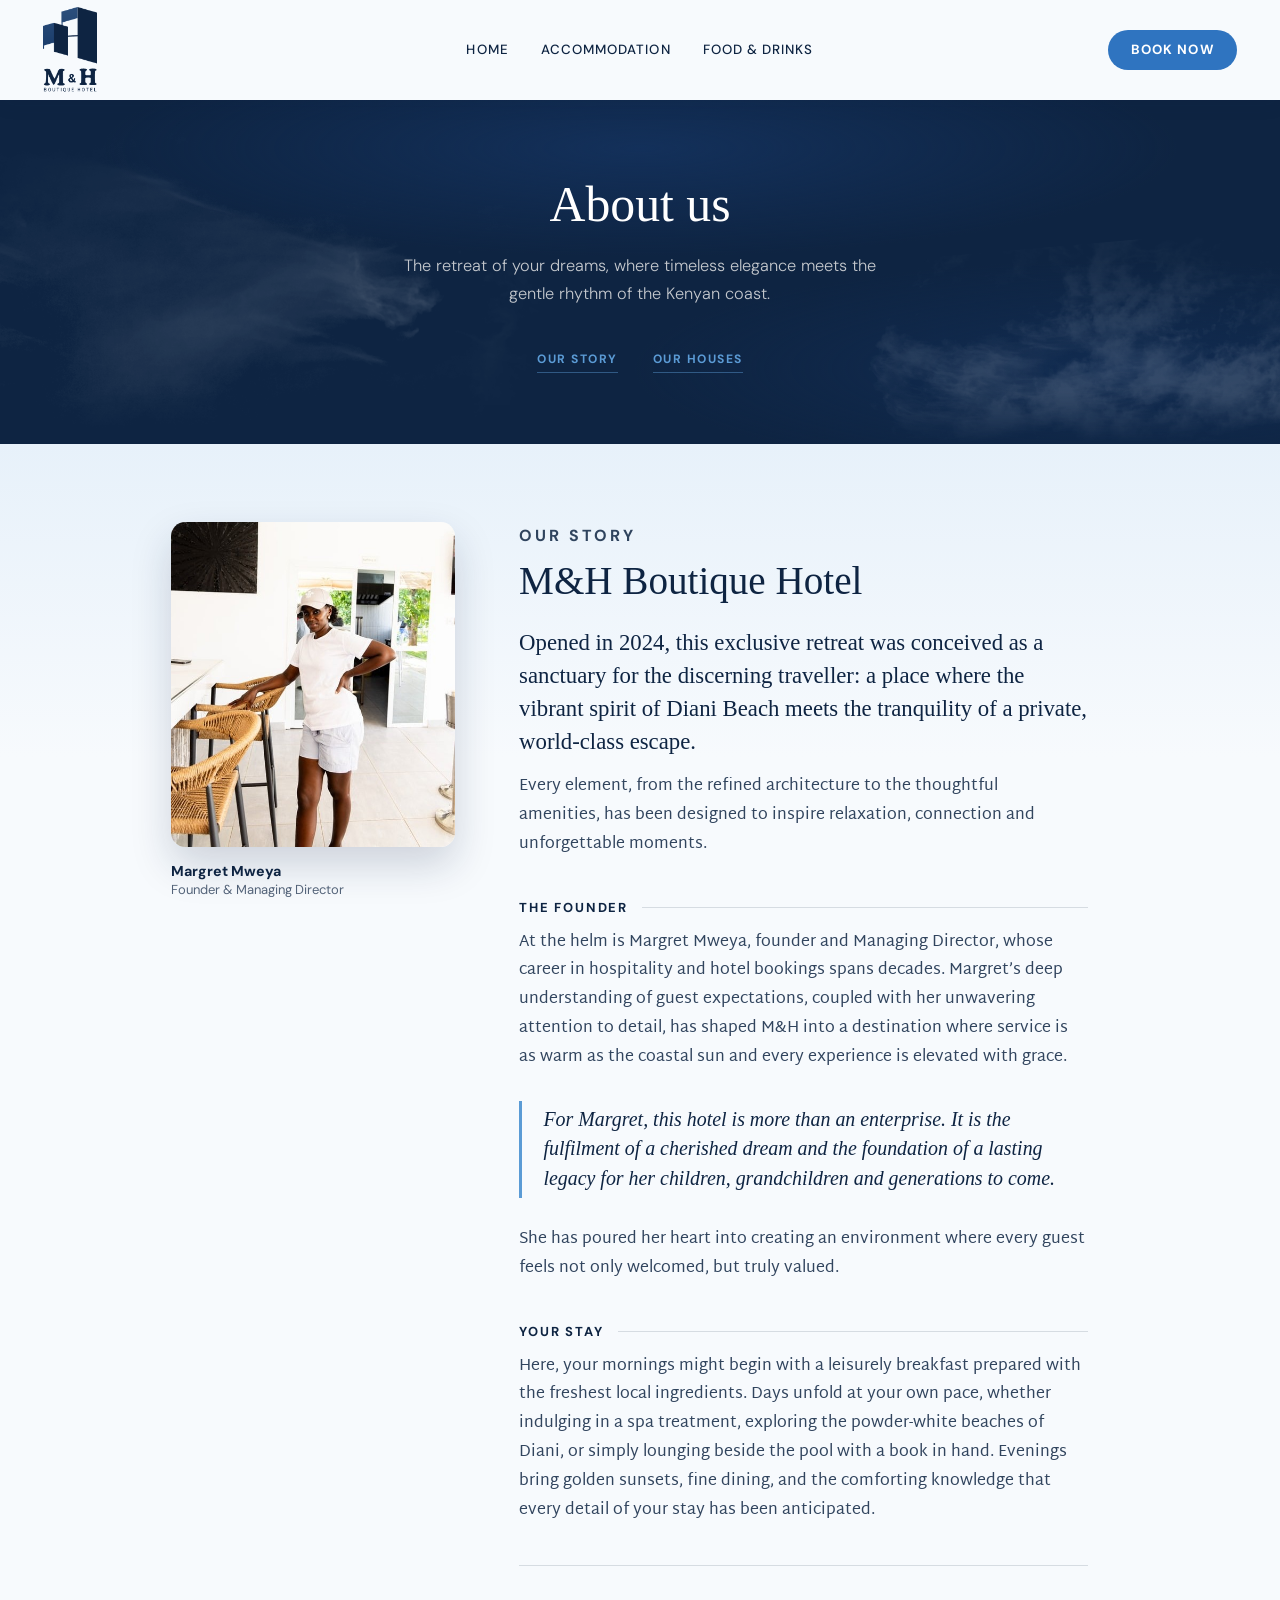
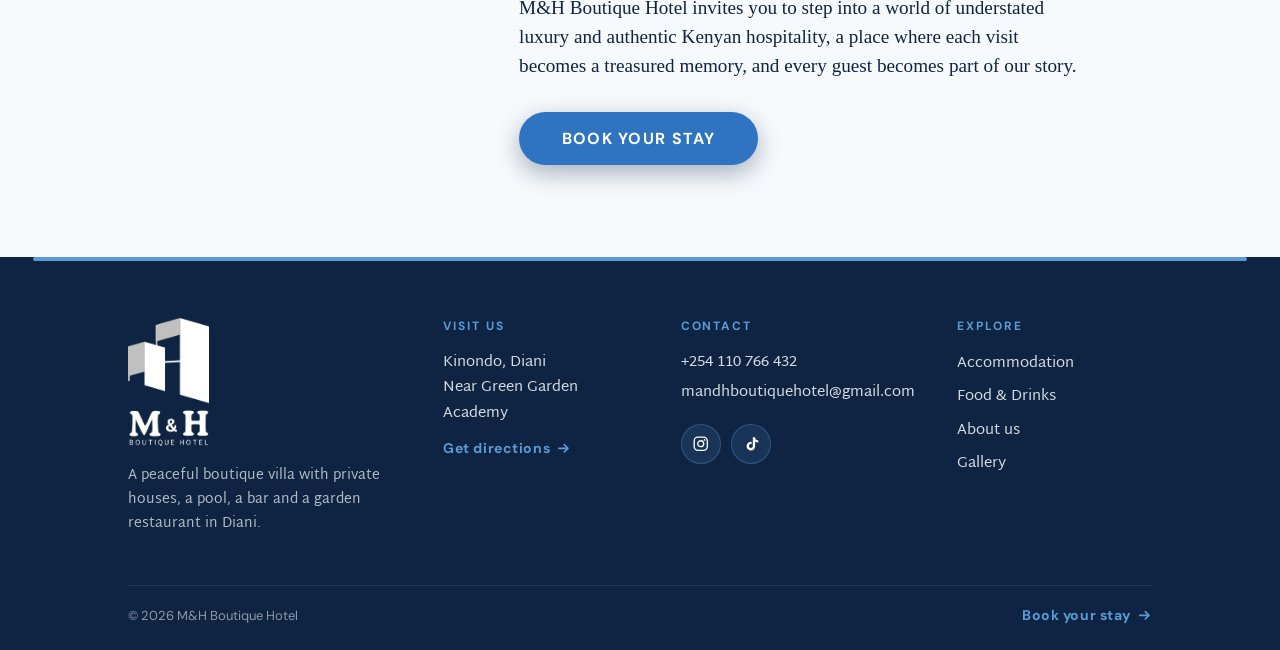
==== commit d3df13bc: "Use the client's stacked Canva logo site-wide; header slims on scroll Header and footer now show the" ====
--- a/about-us.html
+++ b/about-us.html
@@ -14,8 +14,8 @@
 <body>
 <header class="site-header">
   <a class="brand" href="index.html" aria-label="M&amp;H Boutique Hotel, home">
-    <img class="logo-light" src="assets/images/logo-h.png" alt="" width="855" height="274">
-    <img class="logo-dark" src="assets/images/logo-h-navy.png" alt="" width="855" height="274">
+    <img class="logo-light" src="assets/images/logo-stack.png" alt="" width="191" height="300">
+    <img class="logo-dark" src="assets/images/logo-stack-navy.png" alt="" width="191" height="300">
   </a>
   <nav class="nav" id="site-nav" aria-label="Main">
     <a href="index.html">Home</a>
@@ -89,7 +89,7 @@
   <div class="footer-rule"></div>
   <div class="footer-main">
     <div class="footer-brand">
-      <a href="index.html" aria-label="M&amp;H Boutique Hotel, home"><img src="assets/images/logo-h.png" alt="M&amp;H Boutique Hotel" width="855" height="274" loading="lazy"></a>
+      <a href="index.html" aria-label="M&amp;H Boutique Hotel, home"><img src="assets/images/logo-stack.png" alt="M&amp;H Boutique Hotel" width="191" height="300" loading="lazy"></a>
       <p>A peaceful boutique villa with private houses, a pool, a bar and a garden restaurant in Diani.</p>
     </div>
     <div class="footer-col">
--- a/css/style.css
+++ b/css/style.css
@@ -24,7 +24,8 @@
   --cloud: #F7FAFD;     /* summer-cloud white */
   --sky-mist: #E7F1FA;  /* very light sky, joins banners to cloud sections */
 
-  --header-h: 4.5rem;
+  --header-h: 7rem;       /* tall bar at the top of the page: room for the stacked logo */
+  --header-h-sm: 4.5rem;  /* slim bar once the visitor scrolls */
 
   --serif: "Times New Roman", Tinos, Times, serif;
   --sans: "Martel Sans", "Segoe UI", Arial, sans-serif;
@@ -58,15 +59,18 @@
    cloud-white once the visitor scrolls (.scrolled, set in main.js). */
 .site-header {
   position: fixed; inset: 0 0 auto 0; z-index: 50;
-  height: var(--header-h);
+  --bar-h: var(--header-h);
+  height: var(--bar-h);
   padding: 0 3rem;
   display: grid; grid-template-columns: 1fr auto 1fr; align-items: center;
   background: var(--cloud);
   color: var(--navy);
   box-shadow: 0 1px 0 rgba(14,36,66,.08), 0 6px 18px rgba(14,36,66,.06);
-  transition: background-color .3s, box-shadow .3s, color .3s;
-}
-.brand { justify-self: start; display: block; height: 2.9rem; }
+  transition: background-color .3s, box-shadow .3s, color .3s, height .3s;
+}
+.site-header.scrolled:not(.open) { --bar-h: var(--header-h-sm); }
+/* The client's stacked Canva logo (icon / M&H / BOUTIQUE HOTEL); shrinks with the bar */
+.brand { justify-self: start; display: block; height: calc(var(--bar-h) - 1rem); transition: height .3s; }
 .brand img { height: 100%; width: auto; }
 .brand .logo-light { display: none; }
 
@@ -208,7 +212,7 @@
   display: grid; grid-template-columns: 1.4fr 1fr 1.15fr 1fr; gap: 3rem;
   width: 72rem; max-width: calc(100% - 3rem); margin: 0 auto; padding: 4rem 0 3.5rem;
 }
-.footer-brand img { width: clamp(140px, 11rem, 190px); height: auto; }
+.footer-brand img { height: clamp(120px, 9rem, 160px); width: auto; }
 .footer-brand p { margin-top: 1.25rem; max-width: max(18rem, 260px); font-size: clamp(14px, .98rem, 17px); line-height: 1.7; color: rgba(247,250,253,.7); }
 .footer-col h4 {
   font-family: var(--dm); font-weight: 700; font-size: clamp(12px, .78rem, 14px);
@@ -337,9 +341,9 @@
 
 /* Tablets and small laptops: the bar switches to the hamburger menu */
 @media (max-width: 1099px) {
-  :root { --header-h: 60px; }
+  :root { --header-h: 84px; --header-h-sm: 60px; }
   .site-header { padding: 0 20px; grid-template-columns: 1fr auto; }
-  .brand { height: 40px; }
+  .brand { height: calc(var(--bar-h) - 12px); }
   .nav-cta { display: none; }
   .nav-toggle {
     display: flex; flex-direction: column; justify-content: center; gap: 5px;
@@ -351,8 +355,8 @@
   .site-header.open .nav-toggle span:nth-child(2) { opacity: 0; }
   .site-header.open .nav-toggle span:nth-child(3) { transform: translateY(-7px) rotate(-45deg); }
   .nav {
-    display: none; position: absolute; top: var(--header-h); left: 0; right: 0;
-    height: calc(100vh - var(--header-h)); height: calc(100dvh - var(--header-h));
+    display: none; position: absolute; top: var(--bar-h); left: 0; right: 0;
+    height: calc(100vh - var(--bar-h)); height: calc(100dvh - var(--bar-h));
     flex-direction: column; justify-content: flex-start; gap: 0;
     padding: 24px 20px 32px; background: var(--cloud); overflow-y: auto;
     border-top: 1px solid rgba(14,36,66,.08);
@@ -1144,7 +1148,7 @@
   .conf-enquire { margin-top: 3rem; }
 }
 
-.menu { background: var(--cloud); color: var(--navy); padding: 5.5rem 0 6.5rem; scroll-margin-top: var(--header-h); }
+.menu { background: var(--cloud); color: var(--navy); padding: 5.5rem 0 6.5rem; scroll-margin-top: var(--header-h-sm); }
 .menu-wrap { width: 66rem; max-width: calc(100% - 3rem); margin: 0 auto; }
 .menu-head { text-align: center; margin-bottom: 4rem; }
 .menu-head h2 { font-family: var(--serif); font-weight: 400; font-size: clamp(30px, 2.75rem, 48px); line-height: 1.1; }
@@ -1159,7 +1163,7 @@
 .menu-tabs button:focus-visible { outline: 2px solid var(--sky-deep); outline-offset: 2px; }
 .menu-note { margin-top: 1.2rem; font-family: var(--dm); font-size: clamp(12px, .78rem, 14px); letter-spacing: .06em; color: rgba(14,36,66,.5); }
 
-.menu-panel { columns: 2; column-gap: 5rem; scroll-margin-top: calc(var(--header-h) + 1rem); }
+.menu-panel { columns: 2; column-gap: 5rem; scroll-margin-top: calc(var(--header-h-sm) + 1rem); }
 .menu-panel[hidden] { display: none; }
 .mcat { break-inside: avoid; padding-bottom: 3.25rem; }
 .mcat h3 {
@@ -1294,7 +1298,7 @@
   .footer-main { grid-template-columns: 1fr; gap: 2.25rem; padding: 3rem 0 2.5rem; max-width: calc(100% - 2.5rem); }
   .footer-nav { display: grid; grid-template-columns: 1fr 1fr; gap: .6rem 1.25rem; }
   .footer-nav li + li { margin-top: 0; }
-  .footer-brand img { width: 9.5rem; }
+  .footer-brand img { height: 7.5rem; width: auto; }
   .footer-bottom { max-width: calc(100% - 2.5rem); }
 
   .page-banner h1 { font-size: 1.6rem; line-height: 2rem; }
@@ -1361,14 +1365,14 @@
    ========================================================= */
 .about-story {
   background: linear-gradient(to bottom, var(--sky-mist) 0, var(--cloud) 22rem);
-  color: var(--navy); padding: 5.5rem 0 6.5rem; scroll-margin-top: var(--header-h);
+  color: var(--navy); padding: 5.5rem 0 6.5rem; scroll-margin-top: var(--header-h-sm);
 }
 .about-wrap {
   width: 66rem; max-width: calc(100% - 3rem); margin: 0 auto;
   display: grid; grid-template-columns: 20rem 1fr; column-gap: 4.5rem; align-items: start;
 }
 /* The portrait stays in view while the story is read */
-.about-founder { margin: 0; position: sticky; top: calc(var(--header-h) + 2rem); }
+.about-founder { margin: 0; position: sticky; top: calc(var(--header-h-sm) + 2rem); }
 .about-founder img {
   width: 100%; height: auto; aspect-ratio: 533 / 609; object-fit: cover; object-position: 50% 100%;
   border-radius: 1rem; box-shadow: 0 18px 40px rgba(14,36,66,.18);
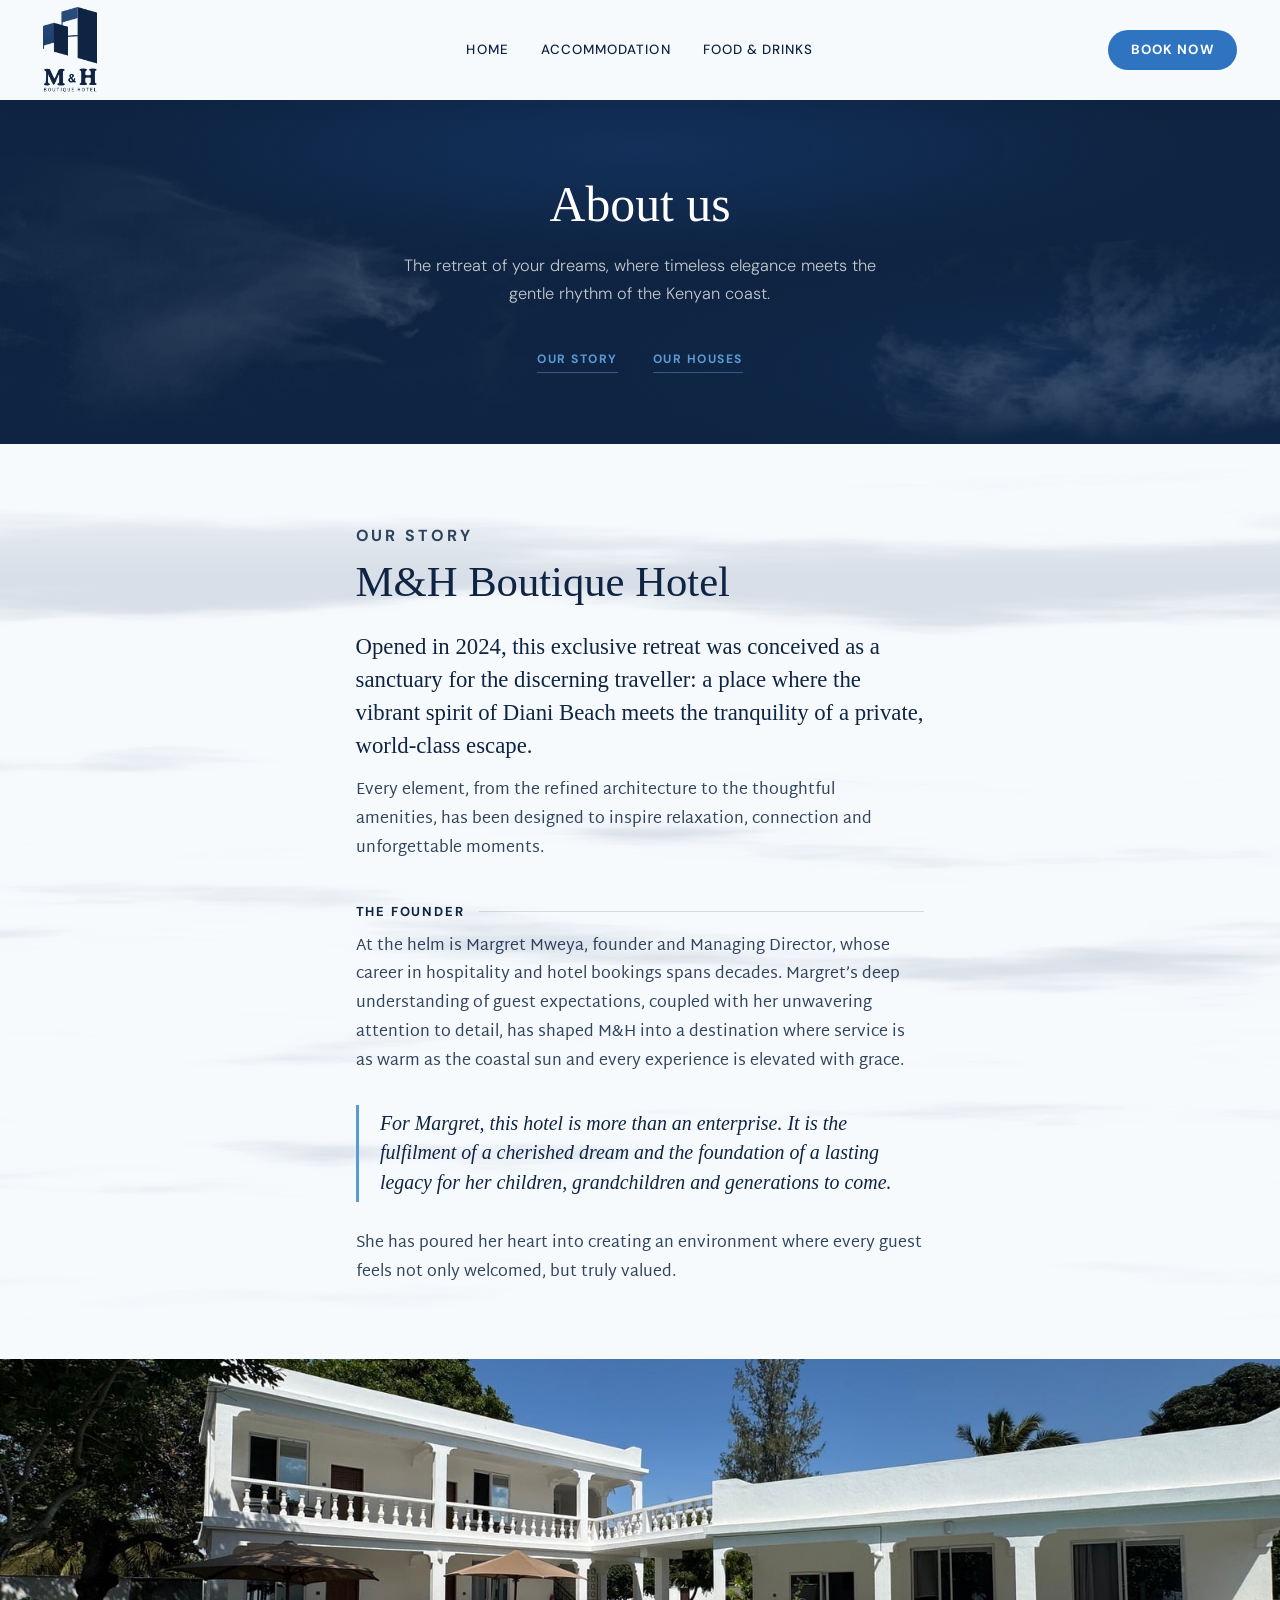
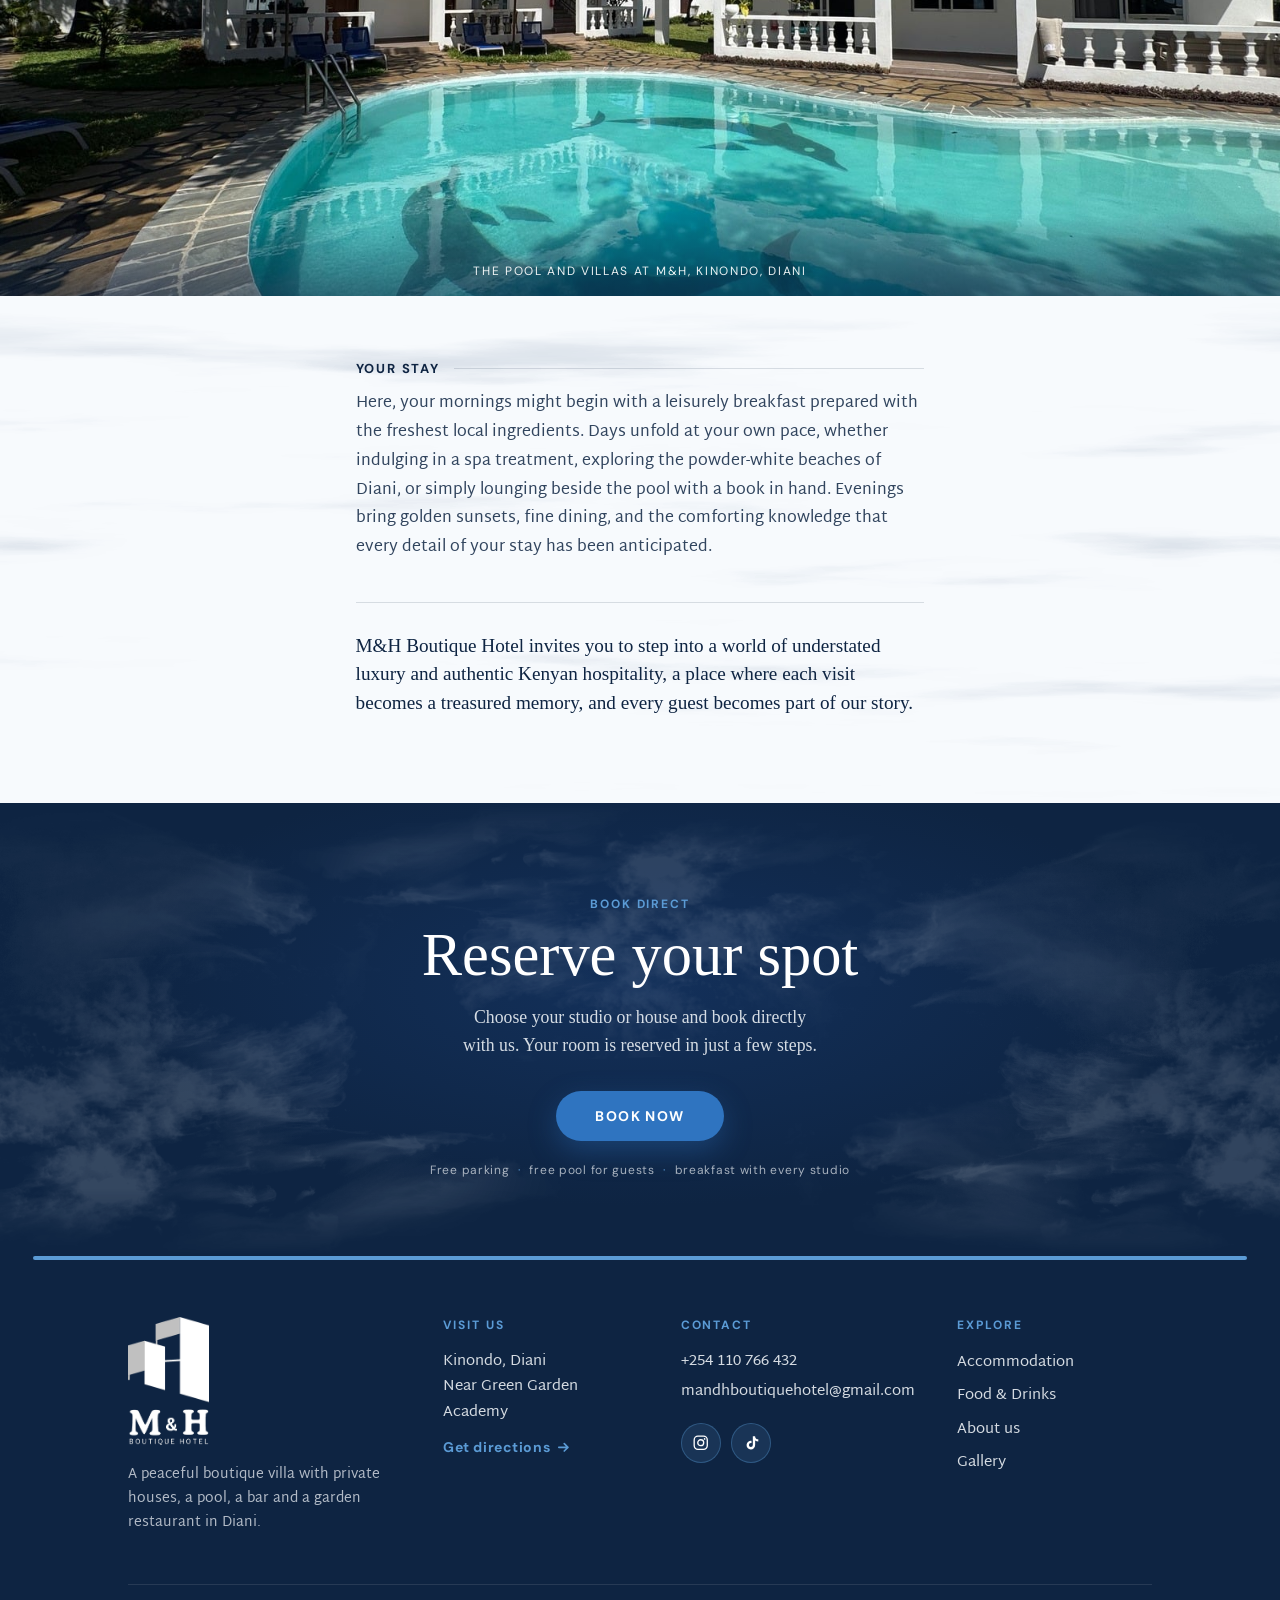
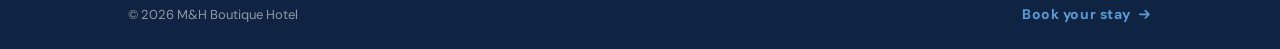
==== commit 9033b7b9: "About: tell the story as one column ending in Book direct Story now reads as a single magazine-style" ====
--- a/about-us.html
+++ b/about-us.html
@@ -44,48 +44,68 @@
 </section>
 
 <section class="about-story" id="story" aria-labelledby="story-heading">
-  <div class="about-wrap">
-    <figure class="about-founder">
-      <img src="assets/images/margret-founder.jpg" alt="Margret Mweya, founder and Managing Director of M&amp;H Boutique Hotel" width="533" height="609" loading="lazy">
-      <figcaption><strong>Margret Mweya</strong>Founder &amp; Managing Director</figcaption>
-    </figure>
+  <article class="about-text">
+    <p class="about-eyebrow">Our story</p>
+    <h2 id="story-heading">M&amp;H Boutique Hotel</h2>
 
-    <article class="about-text">
-      <p class="about-eyebrow">Our story</p>
-      <h2 id="story-heading">M&amp;H Boutique Hotel</h2>
+    <p class="about-open">Opened in 2024, this exclusive retreat was conceived as a sanctuary for the discerning traveller:
+    a place where the vibrant spirit of Diani Beach meets the tranquility of a private, world-class escape.</p>
+    <p>Every element, from the refined architecture to the thoughtful amenities, has been designed to inspire
+    relaxation, connection and unforgettable moments.</p>
 
-      <p class="about-open">Opened in 2024, this exclusive retreat was conceived as a sanctuary for the discerning traveller:
-      a place where the vibrant spirit of Diani Beach meets the tranquility of a private, world-class escape.</p>
-      <p>Every element, from the refined architecture to the thoughtful amenities, has been designed to inspire
-      relaxation, connection and unforgettable moments.</p>
+    <h3>The founder</h3>
+    <p>At the helm is Margret Mweya, founder and Managing Director, whose career in hospitality and hotel bookings
+    spans decades. Margret’s deep understanding of guest expectations, coupled with her unwavering attention to
+    detail, has shaped M&amp;H into a destination where service is as warm as the coastal sun and every experience
+    is elevated with grace.</p>
 
-      <h3>The founder</h3>
-      <p>At the helm is Margret Mweya, founder and Managing Director, whose career in hospitality and hotel bookings
-      spans decades. Margret’s deep understanding of guest expectations, coupled with her unwavering attention to
-      detail, has shaped M&amp;H into a destination where service is as warm as the coastal sun and every experience
-      is elevated with grace.</p>
+    <blockquote class="about-quote">
+      <p>For Margret, this hotel is more than an enterprise. It is the fulfilment of a cherished dream and the
+      foundation of a lasting legacy for her children, grandchildren and generations to come.</p>
+    </blockquote>
+    <p>She has poured her heart into creating an environment where every guest feels not only welcomed, but truly valued.</p>
+  </article>
+</section>
 
-      <blockquote class="about-quote">
-        <p>For Margret, this hotel is more than an enterprise. It is the fulfilment of a cherished dream and the
-        foundation of a lasting legacy for her children, grandchildren and generations to come.</p>
-      </blockquote>
-      <p>She has poured her heart into creating an environment where every guest feels not only welcomed, but truly valued.</p>
+<!-- PLACEHOLDER: replace with a landscape photo of Margret at the hotel when it arrives
+     (then change the alt text and the caption to her name and title). -->
+<figure class="about-photo">
+  <img src="assets/images/691f63b3158208d5e4cfb4bf354e788d.jpg" alt="The pool and villas at M&amp;H Boutique Hotel" width="1600" height="1200" loading="lazy">
+  <figcaption>The pool and villas at M&amp;H, Kinondo, Diani</figcaption>
+</figure>
 
-      <h3>Your stay</h3>
-      <p>Here, your mornings might begin with a leisurely breakfast prepared with the freshest local ingredients.
-      Days unfold at your own pace, whether indulging in a spa treatment, exploring the powder-white beaches of
-      Diani, or simply lounging beside the pool with a book in hand. Evenings bring golden sunsets, fine dining, and
-      the comforting knowledge that every detail of your stay has been anticipated.</p>
+<section class="about-story about-story--stay" aria-labelledby="stay-heading">
+  <article class="about-text">
+    <h3 id="stay-heading">Your stay</h3>
+    <p>Here, your mornings might begin with a leisurely breakfast prepared with the freshest local ingredients.
+    Days unfold at your own pace, whether indulging in a spa treatment, exploring the powder-white beaches of
+    Diani, or simply lounging beside the pool with a book in hand. Evenings bring golden sunsets, fine dining, and
+    the comforting knowledge that every detail of your stay has been anticipated.</p>
 
-      <p class="about-close">M&amp;H Boutique Hotel invites you to step into a world of understated luxury and authentic
-      Kenyan hospitality, a place where each visit becomes a treasured memory, and every guest becomes part of our story.</p>
-
-      <a class="btn-cta about-cta" href="accommodation.html">Book your stay</a>
-    </article>
-  </div>
+    <p class="about-close">M&amp;H Boutique Hotel invites you to step into a world of understated luxury and authentic
+    Kenyan hospitality, a place where each visit becomes a treasured memory, and every guest becomes part of our story.</p>
+  </article>
 </section>
 </main>
 <footer class="site-footer">
+  <section class="footer-cta sky-section" id="reserve" aria-labelledby="reserve-title">
+    <div class="sky-layer" aria-hidden="true">
+      <img class="cirrus cirrus--wisp" src="assets/images/cirrus-wisp.webp" alt="" loading="lazy">
+      <img class="cirrus cirrus--streaks" src="assets/images/cirrus-streaks.webp" alt="" loading="lazy">
+      <!-- denser sky here than in the sections above: the clouds thicken down the page -->
+      <img class="cirrus cirrus--wisp cirrus--x1" src="assets/images/cirrus-wisp.webp" alt="" loading="lazy">
+      <img class="cirrus cirrus--streaks cirrus--x2" src="assets/images/cirrus-streaks.webp" alt="" loading="lazy">
+      <img class="cirrus cirrus--streaks cirrus--x3" src="assets/images/cirrus-streaks.webp" alt="" loading="lazy">
+      <img class="cirrus cirrus--wisp cirrus--x4" src="assets/images/cirrus-wisp.webp" alt="" loading="lazy">
+    </div>
+    <div class="footer-cta-inner">
+      <p class="footer-cta-eyebrow">Book direct</p>
+      <h2 id="reserve-title">Reserve your spot</h2>
+      <p class="footer-cta-lead">Choose your studio or house and book directly with us. Your room is reserved in just a few steps.</p>
+      <a class="footer-cta-btn" href="accommodation.html">Book now</a>
+      <p class="footer-cta-perks">Free parking <span aria-hidden="true">·</span> free pool for guests <span aria-hidden="true">·</span> breakfast with every studio</p>
+    </div>
+  </section>
   <div class="footer-rule"></div>
   <div class="footer-main">
     <div class="footer-brand">
--- a/css/style.css
+++ b/css/style.css
@@ -176,6 +176,12 @@
   background: radial-gradient(ellipse 60% 70% at 50% 40%, #13305a 0%, rgba(14,36,66,0) 70%), var(--navy); }
 .footer-cta .cirrus--wisp { width: 42rem; right: -6rem; top: -2rem; opacity: .24; }
 .footer-cta .cirrus--streaks { width: 56rem; left: -16rem; bottom: -8rem; opacity: .16; transform: scaleX(-1) rotate(4deg); }
+/* Extra strands: Book direct is the densest sky on the page. Each strand keeps the same faint
+   opacity as the others, so the cover grows but no single cloud draws the eye. */
+.footer-cta .cirrus--x1 { width: 38rem; left: -10rem; top: -4rem; opacity: .2; transform: scaleX(-1) rotate(-3deg); }
+.footer-cta .cirrus--x2 { width: 50rem; left: auto; right: -18rem; bottom: -6rem; opacity: .15; transform: rotate(-5deg); }
+.footer-cta .cirrus--x3 { width: 46rem; left: 22%; top: -6rem; opacity: .12; transform: scaleY(-1) rotate(2deg); }
+.footer-cta .cirrus--x4 { width: 30rem; right: 6%; top: 52%; opacity: .16; transform: rotate(6deg); }
 .footer-cta-inner { max-width: 40rem; margin: 0 auto; }
 .footer-cta-eyebrow {
   font-family: var(--dm); font-weight: 700; font-size: clamp(12px, .8rem, 14px);
@@ -278,7 +284,7 @@
 /* Soft fade at the bottom of the hero into the story section */
 .site-header.overlay ~ main .hero::after {
   content: ""; position: absolute; left: 0; right: 0; bottom: 0; height: 5rem; z-index: 0; pointer-events: none;
-  background: linear-gradient(to bottom, rgba(231,241,250,0), var(--sky-mist));
+  background: linear-gradient(to bottom, rgba(247,250,253,0), var(--cloud));
 }
 
 /* Hero motion: the photo slowly settles into focus, then the Book Now button rises in.
@@ -298,7 +304,6 @@
 /* ---------- Home: our story (Margret) ---------- */
 .story {
   padding: 4.5rem 0 6rem;
-  background: linear-gradient(to bottom, var(--sky-mist) 0, var(--cloud) 22rem);
   color: var(--navy);
 }
 .story-wrap {
@@ -384,16 +389,22 @@
 .cirrus { position: absolute; max-width: none; height: auto; user-select: none; }
 
 .acc { background: radial-gradient(ellipse 60% 50% at 22% 18%, #13305a 0%, rgba(14,36,66,0) 70%), radial-gradient(ellipse 55% 45% at 85% 90%, #112b50 0%, rgba(14,36,66,0) 70%), var(--navy); }
-.acc .cirrus--wisp { width: 46rem; left: -10rem; top: -1rem; opacity: .24; transform: scaleX(-1) rotate(3deg); }
-.acc .cirrus--streaks { width: 60rem; right: -16rem; bottom: -6rem; opacity: .16; transform: scaleX(-1) rotate(-3deg); }
+/* The cloud story down the home page: scattered strands here, thickening through Food & Drinks
+   and What our guests say to the densest sky in Book direct. Every strand keeps a faint opacity;
+   only the amount of cover grows. */
+.acc .cirrus--wisp { width: 34rem; left: -12rem; top: -1rem; opacity: .24; transform: scaleX(-1) rotate(3deg); }
+.acc .cirrus--streaks { width: 42rem; right: -18rem; bottom: -4rem; opacity: .16; transform: scaleX(-1) rotate(-3deg); }
 
 .barfood { background: radial-gradient(ellipse 55% 45% at 78% 12%, #13305a 0%, rgba(14,36,66,0) 70%), radial-gradient(ellipse 60% 45% at 15% 62%, #112b50 0%, rgba(14,36,66,0) 70%), var(--navy); }
 .barfood .cirrus--wisp { width: 40rem; right: -6rem; top: 0; opacity: .26; transform: rotate(-2deg); }
 .barfood .cirrus--streaks { width: 58rem; left: -18rem; top: 46%; opacity: .15; transform: rotate(-6deg); }
+.barfood .cirrus--x1 { width: 48rem; left: auto; right: -14rem; top: 72%; opacity: .14; transform: scaleX(-1) rotate(3deg); }
 
 .guests { background: radial-gradient(ellipse 70% 60% at 50% 45%, #13305a 0%, var(--navy) 70%); }
 .guests .cirrus--streaks { width: 62rem; left: -12rem; bottom: -4rem; opacity: .2; transform: rotate(-4deg); }
 .guests .cirrus--wisp { width: 44rem; right: -8rem; top: 1.5rem; opacity: .28; }
+.guests .cirrus--x1 { width: 36rem; left: -8rem; top: -2rem; opacity: .18; transform: scaleX(-1) rotate(-4deg); }
+.guests .cirrus--x2 { width: 52rem; left: auto; right: -16rem; bottom: -5rem; opacity: .13; transform: rotate(5deg); }
 
 /* Small uppercase tag above a dark-section heading (same style as "Book direct" / "Good to know") */
 .section-eyebrow {
@@ -470,7 +481,6 @@
 /* ---------- Home: life at M&H (amenities) ----------
    A light "cloud" breather between the two navy sections, same palette as Our Story */
 .amenities {
-  background: linear-gradient(to bottom, var(--sky-mist), var(--cloud) 60%);
   color: var(--navy); padding: 6.5rem 0 7rem;
 }
 .amenities-wrap { width: 66rem; max-width: calc(100% - 3rem); margin: 0 auto; }
@@ -527,10 +537,6 @@
 }
 .guests-wrap { width: 62rem; max-width: calc(100% - 3rem); margin: 0 auto; }
 .guests-head { text-align: center; margin-bottom: 4rem; }
-.guests-sub {
-  margin-top: .9rem; font-family: var(--dm); font-size: clamp(13px, .85rem, 15px); letter-spacing: .06em;
-  color: rgba(247,250,253,.7);
-}
 .guests-head h2 {
   font-family: var(--serif); font-weight: 400; font-size: clamp(34px, 3.5rem, 60px); line-height: 1.1; color: #fff;
 }
@@ -563,6 +569,16 @@
   margin-top: 2rem; padding-top: 1.4rem; border-top: 1px solid rgba(247,250,253,.12);
 }
 .reviewer img { width: 3rem; height: 3rem; border-radius: 50%; flex: none; box-shadow: 0 0 0 2px rgba(91,155,213,.45); }
+/* Google "G": shown on a white chip so its colours stay true on the navy sky */
+.g-chip {
+  display: inline-flex; align-items: center; justify-content: center; flex: none;
+  width: 1.9rem; height: 1.9rem; border-radius: 50%; background: #fff;
+  box-shadow: 0 2px 8px rgba(0,0,0,.25);
+}
+.g-chip .g-logo { width: 58%; height: 58%; fill: initial; stroke: none; }
+.avatar { position: relative; flex: none; display: block; }
+.g-chip--badge { position: absolute; right: -.3rem; bottom: -.3rem; width: 1.35rem; height: 1.35rem; }
+.guests .read-more .g-chip { width: 1.6rem; height: 1.6rem; }
 .reviewer > span { display: flex; flex-direction: column; }
 .stars { margin-right: .5em; font-size: 1.05em; letter-spacing: .08em; color: #F4B400; }
 .quote-card .who {
@@ -577,12 +593,12 @@
   font-family: var(--dm); font-weight: 700; font-size: clamp(13px, .9rem, 16px); letter-spacing: .08em;
   text-transform: uppercase; text-decoration: none; color: var(--sky);
 }
-.guests .read-more svg, .barfood .read-more svg { width: 1rem; height: 1rem; fill: none; stroke: currentColor; stroke-width: 1.8; stroke-linecap: round; stroke-linejoin: round; transition: transform .2s; }
+.guests .read-more > svg, .barfood .read-more > svg { width: 1rem; height: 1rem; fill: none; stroke: currentColor; stroke-width: 1.8; stroke-linecap: round; stroke-linejoin: round; transition: transform .2s; }
 .guests .read-more:hover, .barfood .read-more:hover { color: #fff; }
-.guests .read-more:hover svg, .barfood .read-more:hover svg { transform: translateX(3px); }
+.guests .read-more:hover > svg, .barfood .read-more:hover > svg { transform: translateX(3px); }
 
 /* ---------- Home: FAQ (one answer open at a time) ---------- */
-.faq { background: linear-gradient(to bottom, var(--sky-mist), var(--cloud)); color: var(--navy); padding: 6.5rem 0 7rem; }
+.faq { color: var(--navy); padding: 6.5rem 0 7rem; }
 .faq-wrap { width: 50rem; max-width: calc(100% - 3rem); margin: 0 auto; }
 .faq-head { text-align: center; margin-bottom: 3.5rem; }
 .faq-eyebrow {
@@ -919,21 +935,6 @@
 .units-head { text-align: center; margin-bottom: 3.5rem; }
 .units-eyebrow { font-family: var(--dm); font-weight: 700; font-size: clamp(12px, .8rem, 14px); letter-spacing: .16em; text-transform: uppercase; color: var(--sky); }
 .units-head h1 { margin-top: .6rem; font-family: var(--serif); font-weight: 400; font-size: clamp(34px, 3.5rem, 60px); line-height: 1.1; }
-.units-lead { margin-top: .9rem; font-family: var(--serif); font-size: clamp(18px, 1.35rem, 24px); color: rgba(247,250,253,.85); }
-.units-lead strong { color: #fff; font-weight: 700; }
-.unit-filter { display: inline-flex; flex-wrap: wrap; justify-content: center; gap: .5rem; margin-top: 1.6rem; }
-.unit-filter button {
-  display: inline-flex; align-items: center; gap: .5rem; min-height: 40px; padding: .5rem 1.1rem; border-radius: 999px; cursor: pointer;
-  font-family: var(--dm); font-weight: 700; font-size: clamp(13px, .85rem, 15px); color: rgba(247,250,253,.85);
-  background: rgba(247,250,253,.06); border: 1px solid rgba(247,250,253,.18); transition: background-color .2s, border-color .2s, color .2s;
-}
-.unit-filter button span { font-weight: 400; color: rgba(247,250,253,.6); }
-.unit-filter button:hover { border-color: var(--sky); }
-.unit-filter button[aria-pressed="true"] { background: var(--sky-deep); border-color: var(--sky-deep); color: #fff; }
-.unit-filter button[aria-pressed="true"] span { color: rgba(255,255,255,.85); }
-.dot { display: inline-block; width: .55rem; height: .55rem; min-width: 8px; min-height: 8px; border-radius: 50%; }
-.dot--vacant { background: #3DD68C; } .dot--occupied { background: #F5A524; }
-
 .unit-group + .unit-group { margin-top: 4rem; }
 .unit-group h2 {
   font-family: var(--serif); font-weight: 400; font-size: clamp(24px, 2rem, 34px); margin-bottom: 1.4rem;
@@ -952,22 +953,11 @@
 .unit-card.highlight { border-color: var(--sky); box-shadow: 0 0 0 3px rgba(91,155,213,.35); }
 .unit-photo { position: relative; aspect-ratio: 4 / 3; overflow: hidden; }
 .unit-photo img { width: 100%; height: 100%; object-fit: cover; }
-.unit-card[data-status="occupied"] .unit-photo img { filter: saturate(.55) brightness(.75); }
-.unit-status {
-  position: absolute; top: .8rem; left: .8rem; display: inline-flex; align-items: center; gap: .45rem;
-  padding: .35rem .8rem .35rem .65rem; border-radius: 999px; font-family: var(--dm); font-weight: 700;
-  font-size: clamp(11px, .75rem, 13px); letter-spacing: .08em; text-transform: uppercase;
-  background: rgba(7,21,42,.82); color: #fff; -webkit-backdrop-filter: blur(4px); backdrop-filter: blur(4px);
-}
-.unit-status::before { content: ""; width: 8px; height: 8px; border-radius: 50%; background: #3DD68C; box-shadow: 0 0 0 3px rgba(61,214,140,.25); }
-.unit-card[data-status="occupied"] .unit-status::before { background: #F5A524; box-shadow: 0 0 0 3px rgba(245,165,36,.25); }
 .unit-body { flex: 1; display: flex; flex-direction: column; padding: 1.2rem 1.3rem 1.3rem; }
 .unit-beds { display: flex; gap: .35rem; margin-bottom: .7rem; }
 .unit-beds svg { width: 1.6rem; min-width: 22px; height: auto; fill: none; stroke: var(--sky); stroke-width: 1.6; }
 .unit-body h3 { font-family: var(--serif); font-weight: 400; font-size: clamp(20px, 1.45rem, 26px); line-height: 1.2; }
-.unit-facts { margin-top: .45rem; font-family: var(--dm); font-size: clamp(13px, .85rem, 15px); line-height: 1.5; color: rgba(247,250,253,.72); }
-.unit-note { flex: 1; margin-top: .6rem; font-family: var(--dm); font-size: clamp(13px, .82rem, 15px); color: #7EE2B0; }
-.unit-card[data-status="occupied"] .unit-note { color: #F8C46A; }
+.unit-facts { flex: 1; margin-top: .45rem; font-family: var(--dm); font-size: clamp(13px, .85rem, 15px); line-height: 1.5; color: rgba(247,250,253,.72); }
 .unit-foot { display: flex; align-items: center; justify-content: space-between; gap: .75rem; margin-top: 1.1rem; padding-top: 1rem; border-top: 1px solid rgba(247,250,253,.1); }
 .unit-price { font-family: var(--dm); font-size: clamp(13px, .85rem, 15px); color: rgba(247,250,253,.7); white-space: nowrap; }
 .unit-price strong { font-size: 1.45em; color: #fff; }
@@ -978,7 +968,6 @@
 }
 .unit-book:hover { background: var(--sky); transform: translateY(-1px); }
 .unit-book:focus-visible { outline: 2px solid #fff; outline-offset: 3px; }
-.unit-empty { text-align: center; margin-top: 2rem; color: rgba(247,250,253,.7); }
 
 /* booking modal */
 .bk-modal {
@@ -1277,10 +1266,13 @@
   .quote-card { padding: 3.25rem 1.5rem 1.5rem; }
   .guests .cirrus--streaks { width: 38rem; left: -14rem; bottom: 2rem; }
   .guests .cirrus--wisp { width: 28rem; right: -10rem; top: 2rem; }
-  .acc .cirrus--wisp { width: 28rem; left: -10rem; top: 0; }
-  .acc .cirrus--streaks { width: 36rem; right: -14rem; bottom: 4rem; }
+  .guests .cirrus--x1 { width: 24rem; left: -9rem; top: 0; }
+  .guests .cirrus--x2 { width: 32rem; right: -13rem; bottom: 0; }
+  .acc .cirrus--wisp { width: 22rem; left: -9rem; top: 0; }
+  .acc .cirrus--streaks { width: 28rem; right: -13rem; bottom: 4rem; }
   .barfood .cirrus--wisp { width: 26rem; right: -9rem; top: 0; }
   .barfood .cirrus--streaks { width: 36rem; left: -15rem; top: 40%; }
+  .barfood .cirrus--x1 { width: 30rem; right: -12rem; top: 74%; }
   .quote-card::before { left: 1.4rem; }
   .trip-tags { right: 1.5rem; }
 
@@ -1294,6 +1286,10 @@
   .footer-cta { padding: 4.5rem 1.25rem 4rem; }
   .footer-cta .cirrus--wisp { width: 26rem; right: -10rem; top: 0; }
   .footer-cta .cirrus--streaks { width: 34rem; left: -14rem; bottom: -2rem; }
+  .footer-cta .cirrus--x1 { width: 24rem; left: -9rem; top: -1rem; }
+  .footer-cta .cirrus--x2 { width: 30rem; right: -12rem; bottom: 0; }
+  .footer-cta .cirrus--x3 { width: 28rem; left: 10%; top: -3rem; }
+  .footer-cta .cirrus--x4 { width: 20rem; right: -4rem; top: 48%; }
   .footer-cta-btn { padding: 1rem 2.25rem; }
   .footer-main { grid-template-columns: 1fr; gap: 2.25rem; padding: 3rem 0 2.5rem; max-width: calc(100% - 2.5rem); }
   .footer-nav { display: grid; grid-template-columns: 1fr 1fr; gap: .6rem 1.25rem; }
@@ -1361,38 +1357,26 @@
 }
 
 /* =========================================================
-   ABOUT — navy intro (shared with Food & Drinks) + Margret's story
+   ABOUT: navy intro (shared with Food & Drinks), then Margret's story told as one
+   magazine-style column: the place and the founder, a full-width photo, then "your stay",
+   ending in the same "Reserve your spot" CTA as the home page.
    ========================================================= */
 .about-story {
-  background: linear-gradient(to bottom, var(--sky-mist) 0, var(--cloud) 22rem);
-  color: var(--navy); padding: 5.5rem 0 6.5rem; scroll-margin-top: var(--header-h-sm);
-}
-.about-wrap {
-  width: 66rem; max-width: calc(100% - 3rem); margin: 0 auto;
-  display: grid; grid-template-columns: 20rem 1fr; column-gap: 4.5rem; align-items: start;
-}
-/* The portrait stays in view while the story is read */
-.about-founder { margin: 0; position: sticky; top: calc(var(--header-h-sm) + 2rem); }
-.about-founder img {
-  width: 100%; height: auto; aspect-ratio: 533 / 609; object-fit: cover; object-position: 50% 100%;
-  border-radius: 1rem; box-shadow: 0 18px 40px rgba(14,36,66,.18);
-}
-.about-founder figcaption {
-  margin-top: 1rem; font-family: var(--dm); font-size: clamp(13px, .9rem, 16px); line-height: 1.4; color: rgba(14,36,66,.7);
-}
-.about-founder figcaption strong { display: block; color: var(--navy); font-size: 1.1em; font-weight: 700; }
-
-.about-text { max-width: 40rem; }
+  color: var(--navy); padding: 5.5rem 0 5rem; scroll-margin-top: var(--header-h-sm);
+}
+.about-story--stay { padding: 4.5rem 0 6rem; }
+.about-text { width: 40rem; max-width: calc(100% - 3rem); margin: 0 auto; }
 .about-eyebrow {
   font-family: var(--dm); font-weight: 700; font-size: clamp(12px, .8rem, 14px);
   letter-spacing: .18em; text-transform: uppercase; color: var(--sky-deep);
 }
-.about-text h2 { margin-top: .6rem; font-family: var(--serif); font-weight: 400; font-size: clamp(30px, 2.75rem, 48px); line-height: 1.1; }
+.about-text h2 { margin-top: .6rem; font-family: var(--serif); font-weight: 400; font-size: clamp(32px, 3rem, 52px); line-height: 1.1; }
 .about-text h3 {
   margin: 2.75rem 0 .9rem; font-family: var(--dm); font-weight: 700; font-size: clamp(13px, .85rem, 15px);
   letter-spacing: .14em; text-transform: uppercase; color: var(--navy);
   display: flex; align-items: center; gap: 1rem;
 }
+.about-text h3:first-child { margin-top: 0; }
 .about-text h3::after { content: ""; flex: 1; height: 1px; background: rgba(14,36,66,.14); }
 .about-text p {
   text-wrap: pretty; font-size: clamp(16px, 1.1rem, 19px); line-height: 1.8; color: rgba(14,36,66,.85);
@@ -1411,18 +1395,58 @@
   margin-top: 2.75rem; padding-top: 2rem; border-top: 1px solid rgba(14,36,66,.14);
   font-family: var(--serif); font-size: clamp(19px, 1.35rem, 24px); line-height: 1.5; color: var(--navy);
 }
-.about-cta { margin-top: 2.25rem; }
-
-@media (max-width: 899px) {
-  .about-wrap { grid-template-columns: 1fr; row-gap: 2.5rem; }
-  .about-founder { position: static; max-width: 22rem; }
-}
+
+/* The wide photo between "the founder" and "your stay": full width, cinematic crop */
+.about-photo { position: relative; margin: 0; background: var(--navy); }
+.about-photo img {
+  display: block; width: 100%; height: clamp(320px, 42vw, 640px);
+  object-fit: cover; object-position: 50% 62%;
+}
+.about-photo figcaption {
+  position: absolute; left: 0; right: 0; bottom: 0; padding: 3.5rem 1.5rem 1.25rem; text-align: center;
+  font-family: var(--dm); font-size: clamp(12px, .8rem, 14px); letter-spacing: .14em; text-transform: uppercase;
+  color: rgba(255,255,255,.92); background: linear-gradient(to bottom, rgba(14,36,66,0), rgba(14,36,66,.55));
+}
+
 @media (max-width: 767px) {
-  .about-story { padding: 3.25rem 0 4rem; }
-  .about-wrap { max-width: calc(100% - 2.5rem); }
-  .about-founder { max-width: none; margin: 0 -1.25rem; }
-  .about-founder img { border-radius: 0; box-shadow: none; aspect-ratio: 4 / 5; }
-  .about-founder figcaption { padding: 0 1.25rem; }
+  .about-story { padding: 3.25rem 0 3.5rem; }
+  .about-story--stay { padding: 3rem 0 4rem; }
+  .about-text { max-width: calc(100% - 2.5rem); }
   .about-text h3 { margin-top: 2.25rem; }
-  .about-cta { display: flex; width: 100%; padding: 14px 24px; font-size: 15px; }
-}
+  .about-photo img { height: 300px; }
+}
+
+/* =========================================================
+   CLOUD SECTIONS (Our Story, Life at M&H, FAQ, About story)
+   Each light section is a uniform layer of white cloud. Here and there it breaks into fine,
+   fibrous cirrus streaks and the clear navy sky behind shows through: SVG fractal noise stretched
+   horizontally, with many octaves for feathered edges and a shaped alpha so each gap has an outline.
+   Each section has its own seed so no two skies repeat. Strength: --sky-through.
+   ========================================================= */
+.story, .amenities, .faq, .about-story {
+  position: relative; overflow: hidden; isolation: isolate;
+  background: var(--cloud);
+}
+.story::before, .amenities::before, .faq::before, .about-story::before {
+  content: ""; position: absolute; inset: 0; z-index: -1; pointer-events: none;
+  background-image: var(--sky-patch);
+  background-repeat: repeat; background-size: 1400px 1000px;
+  opacity: var(--sky-through, .13);   /* how much navy sky shows through the thin spots */
+  /* patches fade out near the edges so the joins with the hero and navy sections stay clean */
+  -webkit-mask-image: linear-gradient(to bottom, transparent 0, #000 14%, #000 78%, transparent 100%);
+          mask-image: linear-gradient(to bottom, transparent 0, #000 14%, #000 78%, transparent 100%);
+}
+.story { --sky-patch: url("data:image/svg+xml,%3Csvg xmlns='http://www.w3.org/2000/svg' width='1400' height='1000'%3E%3Cfilter id='c' x='0' y='0' width='100%25' height='100%25' color-interpolation-filters='sRGB'%3E%3CfeTurbulence type='fractalNoise' baseFrequency='0.0008 0.0075' numOctaves='7' seed='29' stitchTiles='stitch'/%3E%3CfeColorMatrix type='matrix' values='0 0 0 0 0.075 0 0 0 0 0.208 0 0 0 0 0.392 0 0 0 7 -3.6'/%3E%3CfeComponentTransfer%3E%3CfeFuncA type='table' tableValues='0 .05 .4 .85 1'/%3E%3C/feComponentTransfer%3E%3C/filter%3E%3Crect width='100%25' height='100%25' filter='url%28%23c%29'/%3E%3C/svg%3E"); }
+.story::before { background-position: -180px 0; }
+.amenities { --sky-patch: url("data:image/svg+xml,%3Csvg xmlns='http://www.w3.org/2000/svg' width='1400' height='1000'%3E%3Cfilter id='c' x='0' y='0' width='100%25' height='100%25' color-interpolation-filters='sRGB'%3E%3CfeTurbulence type='fractalNoise' baseFrequency='0.0008 0.0075' numOctaves='7' seed='11' stitchTiles='stitch'/%3E%3CfeColorMatrix type='matrix' values='0 0 0 0 0.075 0 0 0 0 0.208 0 0 0 0 0.392 0 0 0 7 -3.6'/%3E%3CfeComponentTransfer%3E%3CfeFuncA type='table' tableValues='0 .05 .4 .85 1'/%3E%3C/feComponentTransfer%3E%3C/filter%3E%3Crect width='100%25' height='100%25' filter='url%28%23c%29'/%3E%3C/svg%3E"); }
+.amenities::before { background-position: -520px -120px; }
+.faq { --sky-patch: url("data:image/svg+xml,%3Csvg xmlns='http://www.w3.org/2000/svg' width='1400' height='1000'%3E%3Cfilter id='c' x='0' y='0' width='100%25' height='100%25' color-interpolation-filters='sRGB'%3E%3CfeTurbulence type='fractalNoise' baseFrequency='0.0008 0.0075' numOctaves='7' seed='47' stitchTiles='stitch'/%3E%3CfeColorMatrix type='matrix' values='0 0 0 0 0.075 0 0 0 0 0.208 0 0 0 0 0.392 0 0 0 7 -3.6'/%3E%3CfeComponentTransfer%3E%3CfeFuncA type='table' tableValues='0 .05 .4 .85 1'/%3E%3C/feComponentTransfer%3E%3C/filter%3E%3Crect width='100%25' height='100%25' filter='url%28%23c%29'/%3E%3C/svg%3E"); }
+.faq::before { background-position: -60px -300px; }
+.about-story { --sky-patch: url("data:image/svg+xml,%3Csvg xmlns='http://www.w3.org/2000/svg' width='1400' height='1000'%3E%3Cfilter id='c' x='0' y='0' width='100%25' height='100%25' color-interpolation-filters='sRGB'%3E%3CfeTurbulence type='fractalNoise' baseFrequency='0.0008 0.0075' numOctaves='7' seed='83' stitchTiles='stitch'/%3E%3CfeColorMatrix type='matrix' values='0 0 0 0 0.075 0 0 0 0 0.208 0 0 0 0 0.392 0 0 0 7 -3.6'/%3E%3CfeComponentTransfer%3E%3CfeFuncA type='table' tableValues='0 .05 .4 .85 1'/%3E%3C/feComponentTransfer%3E%3C/filter%3E%3Crect width='100%25' height='100%25' filter='url%28%23c%29'/%3E%3C/svg%3E"); }
+.about-story::before { background-position: -340px -60px; }
+.about-story--stay::before { background-position: -900px -520px; }
+/* Phones: a phone only shows a 390px slice of the 1400px pattern, so draw it smaller to keep
+   several gaps on screen. */
+@media (max-width: 767px) {
+  .story::before, .amenities::before, .faq::before, .about-story::before { background-size: 760px 540px; }
+}
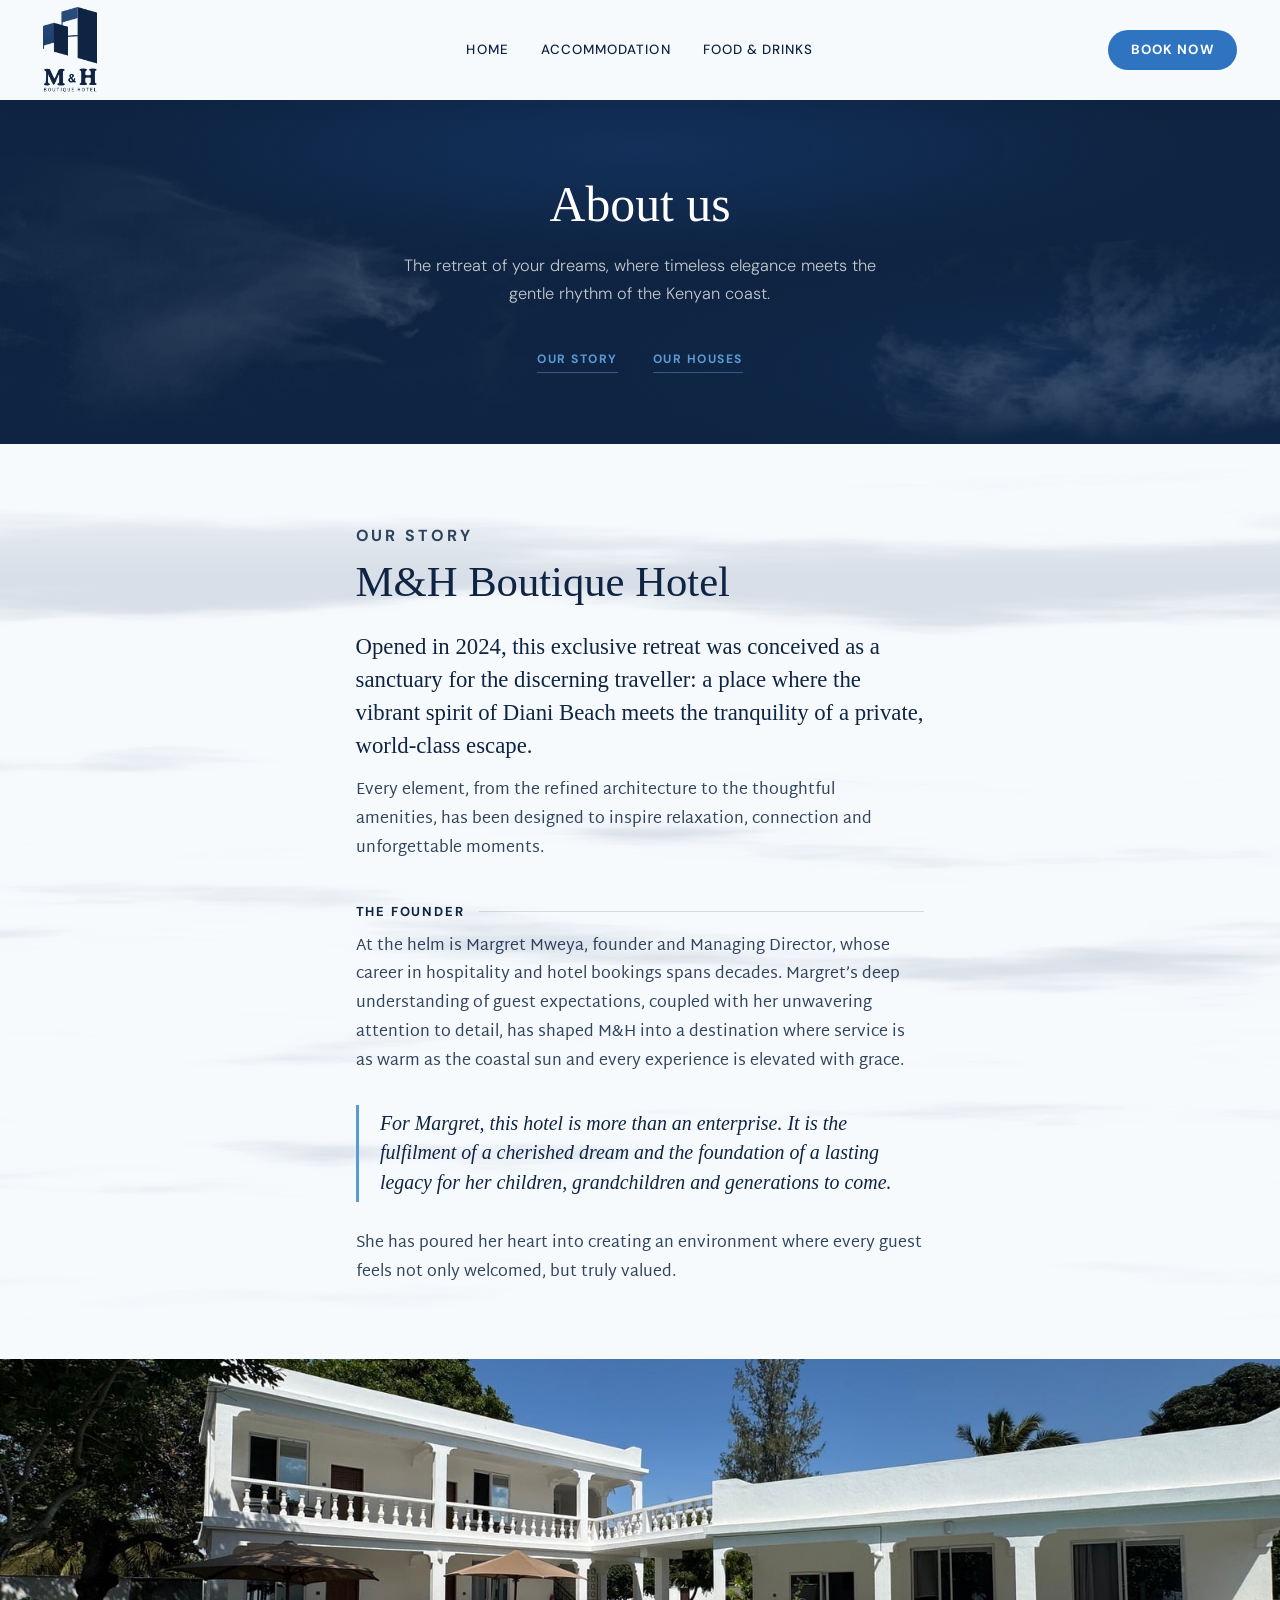
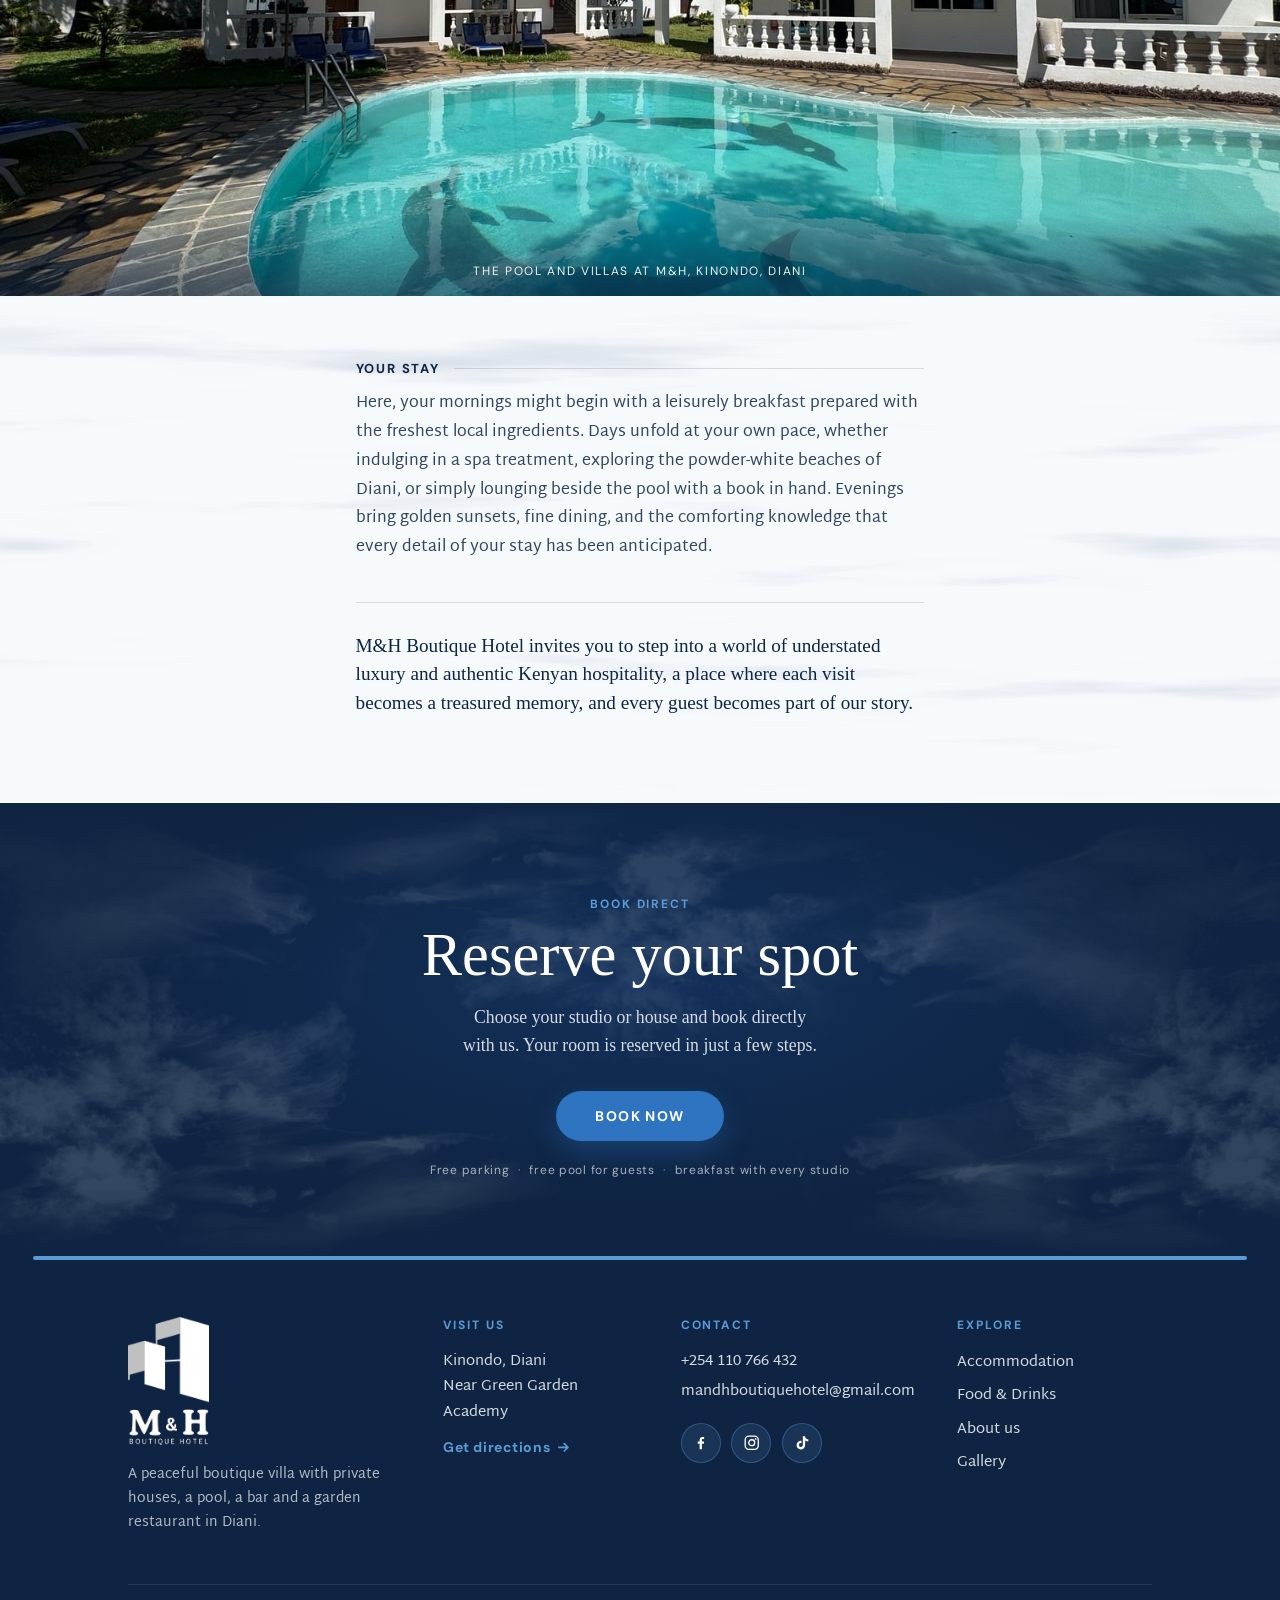
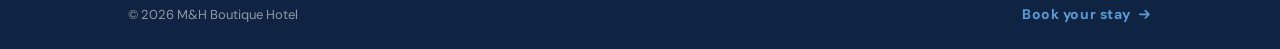
==== commit b06e6112: "Footer: add Facebook link Co-Authored-By: Claude Opus 5.5 <noreply@anthropic.com>" ====
--- a/about-us.html
+++ b/about-us.html
@@ -122,6 +122,7 @@
       <a class="footer-contact" href="tel:+254110766432">+254 110 766 432</a>
       <a class="footer-contact" href="mailto:mandhboutiquehotel@gmail.com">mandhboutiquehotel@gmail.com</a>
       <div class="footer-social">
+        <a href="https://www.facebook.com/profile.php?id=61596350830116" target="_blank" rel="noopener" aria-label="M&amp;H Boutique Hotel on Facebook"><svg viewBox="0 0 24 24" aria-hidden="true"><path fill="currentColor" d="M13.6 21v-7.6h2.6l.4-3h-3V8.5c0-.9.3-1.5 1.5-1.5h1.6V4.3c-.3 0-1.2-.1-2.3-.1-2.3 0-3.9 1.4-3.9 4v2.2H7.9v3h2.6V21h3.1z"/></svg></a>
         <a href="https://www.instagram.com/mandh_boutique_hotel/" target="_blank" rel="noopener" aria-label="M&amp;H Boutique Hotel on Instagram"><svg viewBox="0 0 24 24" aria-hidden="true"><rect x="3" y="3" width="18" height="18" rx="5.2" fill="none" stroke="currentColor" stroke-width="1.8"/><circle cx="12" cy="12" r="4.1" fill="none" stroke="currentColor" stroke-width="1.8"/><circle cx="17.3" cy="6.7" r="1.15" fill="currentColor"/></svg></a>
         <a href="https://www.tiktok.com/@mandhboutiquehotel" target="_blank" rel="noopener" aria-label="M&amp;H Boutique Hotel on TikTok"><svg viewBox="0 0 24 24" aria-hidden="true"><path fill="currentColor" d="M16.6 3h-3.1v12.2a2.7 2.7 0 1 1-2.7-2.7c.3 0 .6 0 .9.1V9.4a5.9 5.9 0 1 0 5 5.8V9a7.4 7.4 0 0 0 4.3 1.4V7.3A4.4 4.4 0 0 1 16.6 3z"/></svg></a>
       </div>
